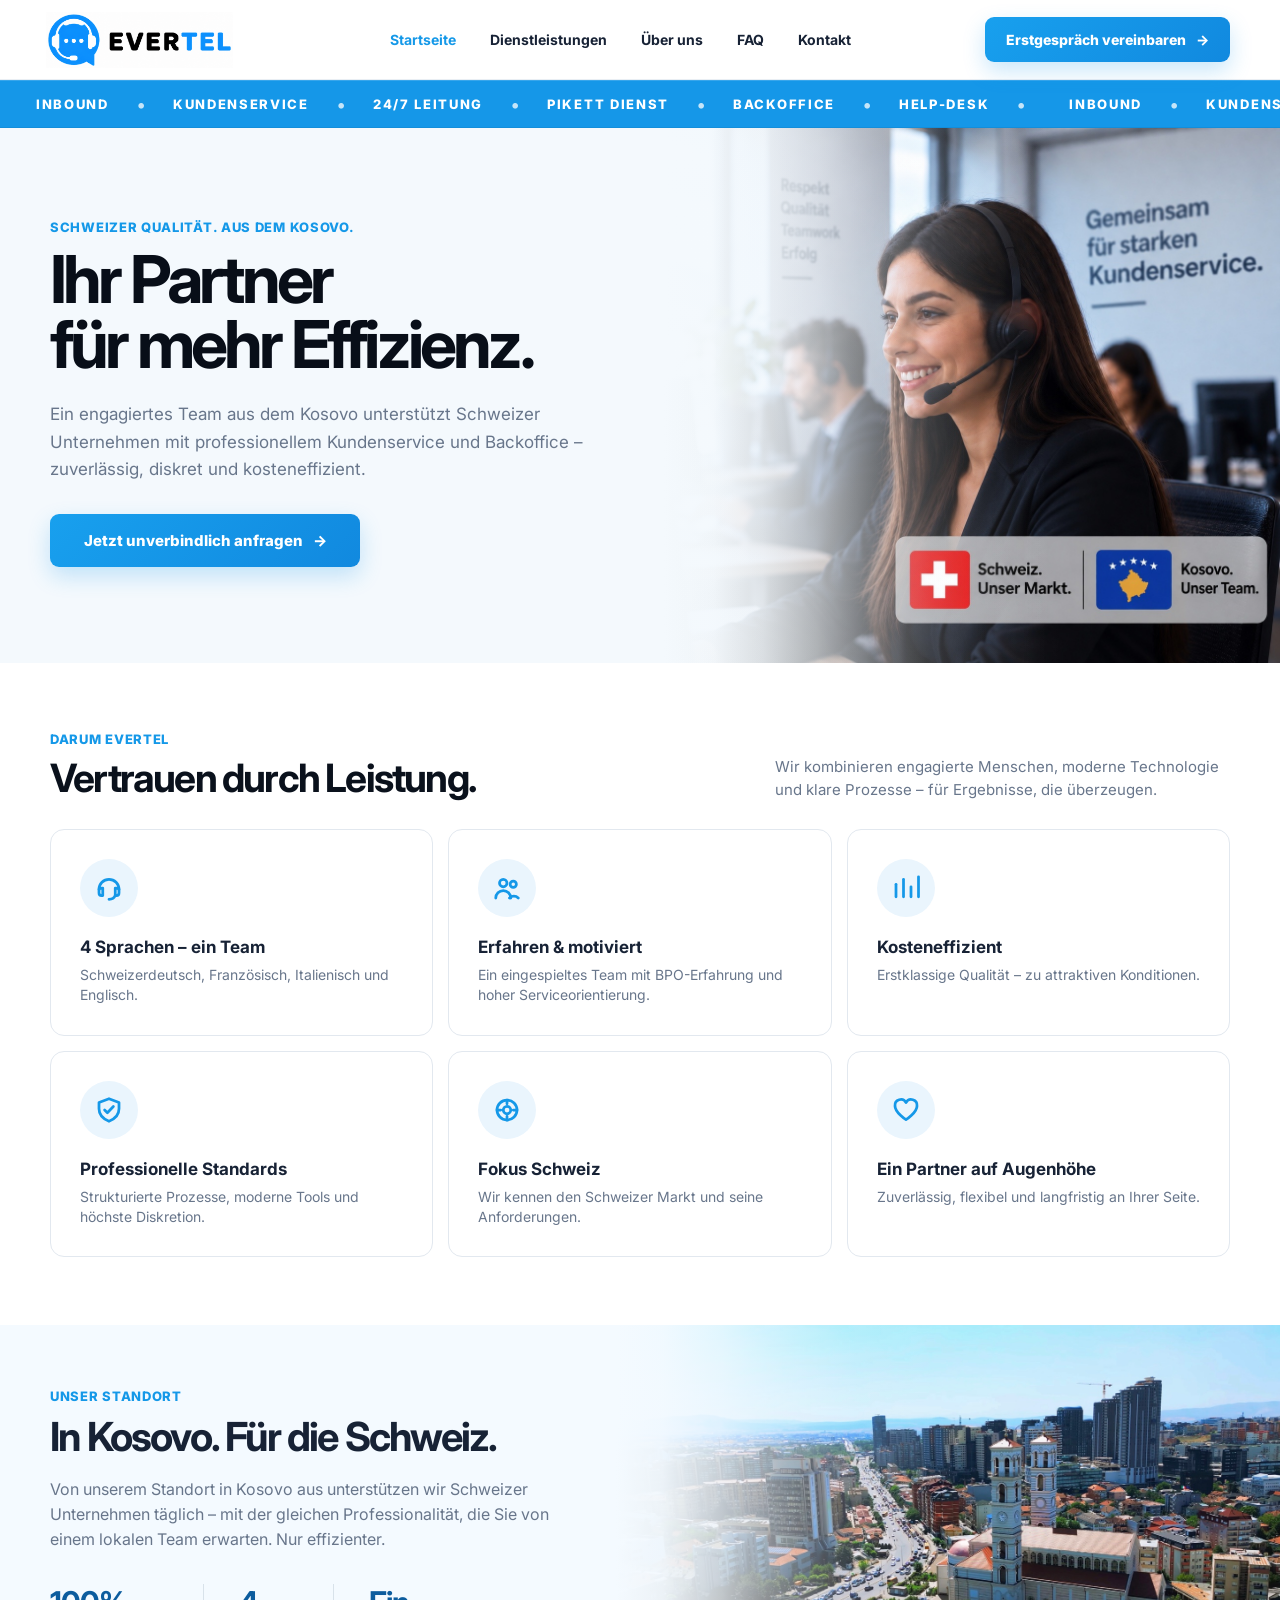
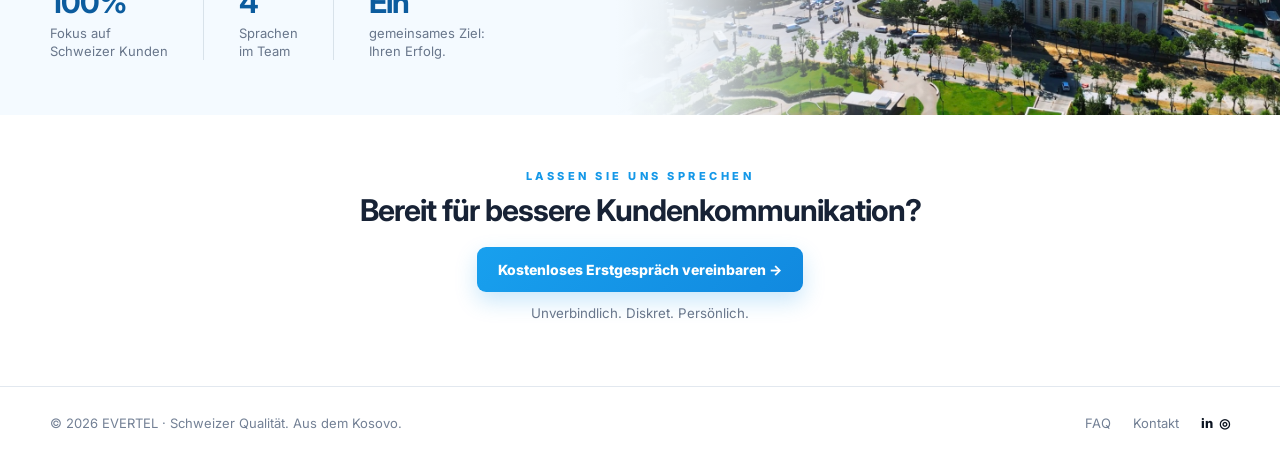
==== index.html @ e3b87e45 "Add files via upload 20" ====
<!doctype html><html lang="de"><head><meta charset="utf-8"><meta name="viewport" content="width=device-width,initial-scale=1"><title>Startseite | EVERTEL</title><link rel="stylesheet" href="style.css"></head><body><header><div class="container nav"><a href="index.html" class="logo" aria-label="EVERTEL Startseite"><img class="logo-image" src="assets/evertel-logo.png" alt="EVERTEL"></a><nav class="menu"><a class="active" href="index.html">Startseite</a><a class="" href="leistungen.html">Dienstleistungen</a><a class="" href="ueber-uns.html">Über uns</a><a class="" href="faq.html">FAQ</a><a class="" href="kontakt.html">Kontakt</a></nav><a class="btn" href="kontakt.html">Erstgespräch vereinbaren <span>→</span></a></div></header><div class="service-ticker" aria-label="EVERTEL Dienstleistungen"><div class="service-ticker-track"><div class="service-ticker-group"><span>INBOUND</span><b>•</b><span>KUNDENSERVICE</span><b>•</b><span>24/7 LEITUNG</span><b>•</b><span>PIKETT DIENST</span><b>•</b><span>BACKOFFICE</span><b>•</b><span>HELP-DESK</span><b>•</b></div><div class="service-ticker-group" aria-hidden="true"><span>INBOUND</span><b>•</b><span>KUNDENSERVICE</span><b>•</b><span>24/7 LEITUNG</span><b>•</b><span>PIKETT DIENST</span><b>•</b><span>BACKOFFICE</span><b>•</b><span>HELP-DESK</span><b>•</b></div></div></div><main class="page-wrap"><section class="hero"><div class="container hero-grid"><div class="hero-copy"><div class="eyebrow">Schweizer Qualität. Aus dem Kosovo.</div><h1>Ihr Partner<br>für mehr Effizienz.</h1><p>Ein engagiertes Team aus dem Kosovo unterstützt Schweizer Unternehmen mit professionellem Kundenservice und Backoffice – zuverlässig, diskret und kosteneffizient.</p><a class="btn" href="kontakt.html">Jetzt unverbindlich anfragen <span>→</span></a></div><div class="hero-photo"></div></div></section>
<section class="section"><div class="container"><div class="section-head"><div><div class="eyebrow">Darum EVERTEL</div><h2>Vertrauen durch Leistung.</h2></div><p>Wir kombinieren engagierte Menschen, moderne Technologie und klare Prozesse – für Ergebnisse, die überzeugen.</p></div><div class="features">
<article class="feature"><div class="ico"><svg viewBox="0 0 24 24" aria-hidden="true"><path d="M4 13a8 8 0 0 1 16 0"/><path d="M4 13v3a2 2 0 0 0 2 2h1v-6H6a2 2 0 0 0-2 2Z"/><path d="M20 13v3a2 2 0 0 1-2 2h-1v-6h1a2 2 0 0 1 2 2Z"/><path d="M17 18c-.8 2-2.4 3-5 3"/></svg></div><h3>4 Sprachen – ein Team</h3><p>Schweizerdeutsch, Französisch, Italienisch und Englisch.</p></article><article class="feature"><div class="ico"><svg viewBox="0 0 24 24" aria-hidden="true"><circle cx="9" cy="8" r="3"/><circle cx="17" cy="9" r="2.5"/><path d="M3 20a6 6 0 0 1 12 0"/><path d="M14 20a5 5 0 0 1 7 0"/></svg></div><h3>Erfahren & motiviert</h3><p>Ein eingespieltes Team mit BPO-Erfahrung und hoher Serviceorientierung.</p></article><article class="feature"><div class="ico"><svg viewBox="0 0 24 24" aria-hidden="true"><path d="M4 19V9"/><path d="M10 19V5"/><path d="M16 19v-8"/><path d="M22 19V3"/></svg></div><h3>Kosteneffizient</h3><p>Erstklassige Qualität – zu attraktiven Konditionen.</p></article><article class="feature"><div class="ico"><svg viewBox="0 0 24 24" aria-hidden="true"><path d="M12 3 20 6v5c0 5-3.5 8.2-8 10-4.5-1.8-8-5-8-10V6l8-3Z"/><path d="m8.5 12 2.2 2.2 4.8-5"/></svg></div><h3>Professionelle Standards</h3><p>Strukturierte Prozesse, moderne Tools und höchste Diskretion.</p></article><article class="feature"><div class="ico"><svg viewBox="0 0 24 24" aria-hidden="true"><circle cx="12" cy="12" r="8"/><circle cx="12" cy="12" r="3"/><path d="M12 4v3M20 12h-3M12 20v-3M4 12h3"/></svg></div><h3>Fokus Schweiz</h3><p>Wir kennen den Schweizer Markt und seine Anforderungen.</p></article><article class="feature"><div class="ico"><svg viewBox="0 0 24 24" aria-hidden="true"><path d="M20.8 8.7c0 5.2-8.8 11-8.8 11s-8.8-5.8-8.8-11A4.7 4.7 0 0 1 12 6a4.7 4.7 0 0 1 8.8 2.7Z"/></svg></div><h3>Ein Partner auf Augenhöhe</h3><p>Zuverlässig, flexibel und langfristig an Ihrer Seite.</p></article></div></div></section>
<section class="location"><div class="container location-grid"><div class="location-copy"><div class="eyebrow">Unser Standort</div><h2>In Kosovo. Für die Schweiz.</h2><p>Von unserem Standort in Kosovo aus unterstützen wir Schweizer Unternehmen täglich – mit der gleichen Professionalität, die Sie von einem lokalen Team erwarten. Nur effizienter.</p><div class="stats"><div class="stat"><b>100%</b><span>Fokus auf<br>Schweizer Kunden</span></div><div class="stat"><b>4</b><span>Sprachen<br>im Team</span></div><div class="stat"><b>Ein</b><span>gemeinsames Ziel:<br>Ihren Erfolg.</span></div></div></div><div class="location-photo"></div></div></section>
<section class="cta-section"><div class="eyebrow">LASSEN SIE UNS SPRECHEN</div><h2>Bereit für bessere Kundenkommunikation?</h2><a class="btn" href="kontakt.html">Kostenloses Erstgespräch vereinbaren →</a><small>Unverbindlich. Diskret. Persönlich.</small></section></main><footer><div class="container foot"><div>© 2026 EVERTEL · Schweizer Qualität. Aus dem Kosovo.</div><div class="foot-links"><a href="faq.html">FAQ</a><a href="kontakt.html">Kontakt</a><span class="social">in&nbsp;&nbsp;◎</span></div></div></footer></body></html>
---- style.css ----
@import url('https://fonts.googleapis.com/css2?family=Inter:wght@400;500;600;700;800;900&display=swap');
:root{--blue:#1498e8;--blue-dark:#0b73bf;--navy:#0b1320;--text:#172235;--muted:#68768b;--line:#e2e8ef;--pale:#f4f9fd;--radius:16px;--shadow:0 12px 35px rgba(20,53,82,.08)}
*{box-sizing:border-box}html{scroll-behavior:smooth}body{margin:0;font-family:Inter,Arial,sans-serif;color:var(--text);background:#fff}
a{text-decoration:none;color:inherit}.container{width:min(1180px,calc(100% - 64px));margin:auto}
header{height:80px;position:sticky;top:0;z-index:100;background:rgba(255,255,255,.95);backdrop-filter:blur(14px);border-bottom:1px solid #e9eef3}
.nav{height:100%;display:flex;align-items:center;justify-content:space-between}
.logo{display:flex;align-items:center;width:190px;height:50px;flex:0 0 auto}.logo-image{display:block;width:184px;height:auto;max-height:50px;object-fit:contain;object-position:left center}.logo-mark{display:none}
.menu{display:flex;gap:34px;align-items:center;font-size:14px;font-weight:700}.menu a{height:80px;display:flex;align-items:center;position:relative}.menu a:hover,.menu a.active{color:var(--blue)}
.btn{display:inline-flex;align-items:center;justify-content:center;gap:10px;background:linear-gradient(135deg,#18a0ee,#1189df);color:#fff;border-radius:9px;padding:14px 21px;font-weight:800;font-size:14px;box-shadow:0 9px 22px rgba(20,152,232,.23);transition:.2s}.btn:hover{transform:translateY(-1px);box-shadow:0 13px 28px rgba(20,152,232,.28)}
.hero{overflow:hidden;background:#f4f9fd}.hero-grid{position:relative}.hero-copy{position:relative;z-index:3}.hero-grid{display:grid;grid-template-columns:52% 48%;min-height:535px}.hero-copy{padding:91px 20px 72px 0}.eyebrow{color:var(--blue);font-weight:800;font-size:13px;letter-spacing:.7px;text-transform:uppercase}.hero h1{font-size:66px;line-height:.98;letter-spacing:-3.8px;margin:12px 0 25px;color:#080e18}.hero p{max-width:555px;font-size:17px;line-height:1.6;color:var(--muted);margin:0 0 31px}.hero-photo{position:relative;min-height:535px;background-image:linear-gradient(90deg,rgba(244,249,253,1) 0%,rgba(244,249,253,.96) 7%,rgba(244,249,253,.78) 15%,rgba(244,249,253,.42) 25%,rgba(244,249,253,.12) 35%,rgba(244,249,253,0) 46%),url("assets/hero.jpg");background-size:100% 100%,cover;background-position:left center,100% center;background-repeat:no-repeat}.hero-photo:after{content:"";position:absolute;inset:0;background:linear-gradient(90deg,rgba(238,247,253,.35),transparent 30%);pointer-events:none}.hero-note{position:absolute;right:30px;top:70px;font-family:cursive;font-size:24px;line-height:1.05;transform:rotate(-6deg);color:#111;z-index:2}.hero-badge{position:absolute;right:32px;bottom:28px;background:rgba(255,255,255,.88);backdrop-filter:blur(10px);border:1px solid rgba(255,255,255,.9);border-radius:13px;padding:14px 17px;display:flex;align-items:center;gap:12px;font-size:13px;font-weight:800;box-shadow:var(--shadow);z-index:2}.flag{width:39px;height:29px;border-radius:5px;display:grid;place-items:center;font-size:21px;background:#eee}.section{padding:68px 0}.section-head{display:flex;justify-content:space-between;gap:60px;align-items:end;margin-bottom:28px}.section h2{font-size:39px;letter-spacing:-1.8px;margin:7px 0 0;color:#0a111c}.section-head p{max-width:455px;margin:0;color:var(--muted);line-height:1.55;font-size:15px}.features{display:grid;grid-template-columns:repeat(3,1fr);gap:15px}.feature{border:1px solid var(--line);border-radius:14px;padding:29px;min-height:183px;transition:.2s;background:#fff}.feature:hover{transform:translateY(-3px);box-shadow:var(--shadow)}.ico{width:56px;height:56px;border-radius:50%;background:#eaf6fd;color:var(--blue);display:grid;place-items:center;font-size:26px;margin-bottom:20px}.feature h3{margin:0 0 8px;font-size:17px}.feature p{margin:0;color:var(--muted);line-height:1.45;font-size:14px}
.location{background:#f4faff}.location-grid{display:grid;grid-template-columns:48% 52%;min-height:390px}.location-copy{padding:63px 25px 55px 0}.location h2{font-size:40px;letter-spacing:-1.8px;margin:8px 0 12px}.location p{max-width:500px;color:var(--muted);line-height:1.55}.stats{display:flex;margin-top:32px}.stat{padding:0 35px 0 0;margin-right:35px;border-right:1px solid #d8e2ea}.stat:last-child{border:0}.stat b{display:block;color:#0c5c9e;font-size:30px;letter-spacing:-1px}.stat span{display:block;color:var(--muted);font-size:13px;line-height:1.4;margin-top:4px}.location-photo{background-image:linear-gradient(90deg,#f4faff 0%,transparent 27%),url("[data-uri]");background-size:cover;background-position:center}
.quote{position:absolute}.location-photo{position:relative}.quote{right:32px;bottom:28px;background:#fff;border-radius:13px;padding:18px 21px;max-width:330px;box-shadow:var(--shadow);font-size:13px;line-height:1.45;color:#667489}.stars{color:#e7a600;letter-spacing:2px;float:right;margin-top:8px}
.cta-section{text-align:center;padding:54px 0 65px}.cta-section .eyebrow{letter-spacing:3.5px;font-size:11px}.cta-section h2{font-size:30px;margin:9px 0 19px;letter-spacing:-1px}.cta-section small{display:block;color:var(--muted);margin-top:13px}
footer{border-top:1px solid var(--line);padding:28px 0;color:#738095;font-size:13px}.foot{display:flex;justify-content:space-between;align-items:center}.foot-links{display:flex;gap:22px}.social{font-weight:800;color:#0b1320}
.page{display:none}.page.active{display:block}
.inner{padding:72px 0 80px}.inner .eyebrow{margin-bottom:8px}.inner h1{font-size:62px;letter-spacing:-3px;margin:0 0 15px}.lead{font-size:20px;line-height:1.5;color:var(--muted);max-width:720px}
.service-grid{display:grid;grid-template-columns:1fr 1fr;gap:20px;margin-top:42px}.service-card{border:1px solid var(--line);border-radius:15px;padding:35px;min-height:275px}.service-card h2{font-size:28px;margin:0 0 10px}.service-card p{font-size:17px;line-height:1.55;color:var(--muted)}
.team{display:grid;grid-template-columns:repeat(3,1fr);gap:18px;margin-top:38px}.person{border:1px solid var(--line);border-radius:15px;padding:18px;box-shadow:0 5px 22px rgba(18,49,78,.045)}.avatar{height:185px;background:#edf3f8;border-radius:10px;display:grid;place-items:center}.sil{width:110px;height:110px;position:relative}.sil:before{content:"";position:absolute;width:58px;height:58px;border-radius:50%;background:#aebbc8;left:26px;top:0}.sil:after{content:"";position:absolute;width:110px;height:65px;border-radius:70px 70px 0 0;background:#aebbc8;left:0;bottom:0}.person h3{font-size:20px;margin:17px 0 2px}.role{color:var(--blue);font-weight:700;font-size:14px}.person p{color:var(--muted);font-size:13px;line-height:1.6}.pills{display:flex;gap:7px;flex-wrap:wrap;border-top:1px solid var(--line);padding-top:13px}.pill{background:#eef5fb;border-radius:20px;padding:5px 9px;font-size:11px;color:#647287}
.story{display:grid;grid-template-columns:1fr 1fr;gap:80px;margin-top:65px}.story h2{font-size:45px;line-height:1.02;letter-spacing:-2px;margin:6px 0 25px}.story p{color:var(--muted);line-height:1.65;font-size:15px}.value{display:grid;grid-template-columns:58px 1fr;gap:19px;padding:16px 0;border-bottom:1px solid var(--line)}.value:last-child{border:0}.value .ico{margin:0}.value h3{margin:5px 0 5px}.value p{margin:0;font-size:13px}.about-strip{margin-top:70px;background:#f3f9fd;padding:35px 0}.about-stats{display:grid;grid-template-columns:repeat(4,1fr);text-align:center}.about-stats>div{border-right:1px solid #dce5ed}.about-stats>div:last-child{border:0}.about-stats b{font-size:29px;color:#0b3157}.about-stats span{display:block;color:#6e7b8e;font-size:13px;margin-top:4px}
.faq{max-width:850px;margin:38px auto 20px}.faq details{border-bottom:1px solid var(--line);padding:22px 0}.faq summary{cursor:pointer;font-weight:800;font-size:17px}.faq p{color:var(--muted);line-height:1.6}
.form{max-width:800px;margin:40px auto;display:grid;gap:15px}.form input,.form select,.form textarea{font:inherit;border:1px solid #d8e1e9;border-radius:10px;padding:15px;outline:none}.form textarea{min-height:160px;resize:vertical}.form input:focus,.form select:focus,.form textarea:focus{border-color:var(--blue);box-shadow:0 0 0 3px #1498e81a}
@media(max-width:850px){.container{width:calc(100% - 36px)}header{height:70px}.menu{display:none}.hero-grid,.location-grid,.story{grid-template-columns:1fr}.hero-copy{padding:55px 0 45px}.hero h1{font-size:48px;letter-spacing:-2.5px}.hero-photo{min-height:350px}.hero-note{right:15px;top:28px;font-size:19px}.hero-badge{right:15px;bottom:15px}.features,.service-grid,.team{grid-template-columns:1fr}.section{padding:52px 0}.section-head{display:block}.section-head p{margin-top:15px}.location-copy{padding:50px 0 35px}.location-photo{min-height:330px}.stats{gap:12px}.stat{padding-right:14px;margin-right:14px}.stat b{font-size:25px}.inner{padding:52px 0 60px}.inner h1{font-size:46px}.about-stats{grid-template-columns:1fr 1fr;gap:22px}.about-stats>div:nth-child(2){border:0}.foot{display:block}.foot-links{margin-top:15px}}

.page-wrap{min-height:calc(100vh - 150px)}.breadcrumb{font-size:13px;color:#8090a4;margin:0 0 18px}.breadcrumb a{color:#1498e8;font-weight:700}
/* EVERTEL visual refinements */
.logo{margin-left:-4px}
.features .feature{background:rgba(255,255,255,.96)}
.ico{width:58px;height:58px;border-radius:50%;background:#eaf5fd;color:#1598e8;display:grid;place-items:center;margin:0 0 20px;font-size:0}
.ico svg{width:30px;height:30px;stroke:currentColor;fill:none;stroke-width:2.2;stroke-linecap:round;stroke-linejoin:round}
.hero-photo:after{content:"";position:absolute;inset:0;pointer-events:none;background:linear-gradient(90deg,rgba(244,249,253,.88) 0%,rgba(244,249,253,.55) 8%,rgba(244,249,253,.16) 20%,transparent 35%)}
.hero-photo .hero-note,.hero-photo .hero-badge{z-index:3}
.hero-badge{padding:15px 18px;font-size:14px}
.hero-badge .flag{font-size:31px}
@media(min-width:851px){.hero-grid{grid-template-columns:52% 48%}.hero-copy{padding-left:0}.hero-photo{margin-right:calc((100vw - 1180px)/-2);padding-right:calc((100vw - 1180px)/2);background-size:100% 100%,cover;background-position:left center,center center}.location-photo{margin-right:calc((100vw - 1180px)/-2);background-position:center center;background-size:cover}}
@media(max-width:850px){.logo{width:165px;height:44px}.logo-image{width:160px;max-height:44px}.hero-photo{background-size:100% 100%,cover}.hero-photo:after{background:linear-gradient(90deg,rgba(244,249,253,.55),transparent 42%)}}


/* EVERTEL final visual adjustments */
.logo{width:210px;height:56px}
.logo-image{width:204px;max-height:56px}
.hero-photo{background-image:linear-gradient(90deg,rgba(244,249,253,1) 0%,rgba(244,249,253,.98) 8%,rgba(244,249,253,.88) 16%,rgba(244,249,253,.68) 25%,rgba(244,249,253,.42) 34%,rgba(244,249,253,.20) 43%,rgba(244,249,253,.07) 52%,rgba(244,249,253,0) 62%),url("assets/hero.jpg");background-size:100% 100%,cover;background-position:left center,100% center;background-repeat:no-repeat}
.hero-photo:after{background:linear-gradient(90deg,rgba(244,249,253,.12) 0%,rgba(244,249,253,.06) 35%,rgba(244,249,253,0) 65%)}
.hero-copy>.btn{min-width:310px;padding:17px 25px;font-size:15px}
.hero-note,.hero-badge{display:none!important}
@media(max-width:850px){.logo{width:175px;height:47px}.logo-image{width:170px;max-height:47px}.hero-copy>.btn{min-width:0;width:auto;padding:15px 20px;font-size:14px}.hero-photo{background-size:100% 100%,cover;background-position:left center,center center}}


/* EVERTEL moving service strip */
.service-ticker{width:100%;overflow:hidden;background:#1597e8;color:#fff;border-top:1px solid rgba(255,255,255,.15);border-bottom:1px solid rgba(0,0,0,.06);position:relative;z-index:5;}
.service-ticker-track{display:flex;width:max-content;animation:evertelTicker 26s linear infinite;will-change:transform;}
.service-ticker-group{display:flex;align-items:center;white-space:nowrap;min-height:46px;padding:0 8px;}
.service-ticker span{font-size:13px;font-weight:800;letter-spacing:.13em;padding:0 28px;}
.service-ticker b{font-size:18px;font-weight:700;opacity:.75;}
@keyframes evertelTicker{from{transform:translateX(0)}to{transform:translateX(-50%)}}
@media (max-width:700px){.service-ticker-group{min-height:40px}.service-ticker span{font-size:11px;letter-spacing:.1em;padding:0 18px}.service-ticker b{font-size:15px}}
@media (prefers-reduced-motion:reduce){.service-ticker-track{animation:none}}

/* EVERTEL Standortbild – neues Kosovo-Foto, weich eingefadet und ohne Textoverlay */
.location-photo{
  background-image:linear-gradient(90deg,#f4faff 0%,rgba(244,250,255,.96) 7%,rgba(244,250,255,.78) 16%,rgba(244,250,255,.45) 26%,rgba(244,250,255,.16) 36%,rgba(244,250,255,0) 48%),url("assets/city.jpg");
  background-size:100% 100%,cover;
  background-position:left center,center center;
  background-repeat:no-repeat;
  min-height:390px;
}
.location-photo .quote,.location-photo .stars{display:none!important}

@media(max-width:850px){
  .location-photo{min-height:330px;background-size:100% 100%,cover;background-position:left center,center center}
}

/* Dienstleistungs-Karten: blaue Outline-Icons wie auf der Referenz */
.service-card .ico{
  width:64px;
  height:64px;
  border-radius:50%;
  background:#edf7ff;
  display:flex;
  align-items:center;
  justify-content:center;
  margin-bottom:20px;
}
.service-card .ico svg{
  width:36px;
  height:36px;
  fill:none;
  stroke:#1597e8;
  stroke-width:2.8;
  stroke-linecap:round;
  stroke-linejoin:round;
}
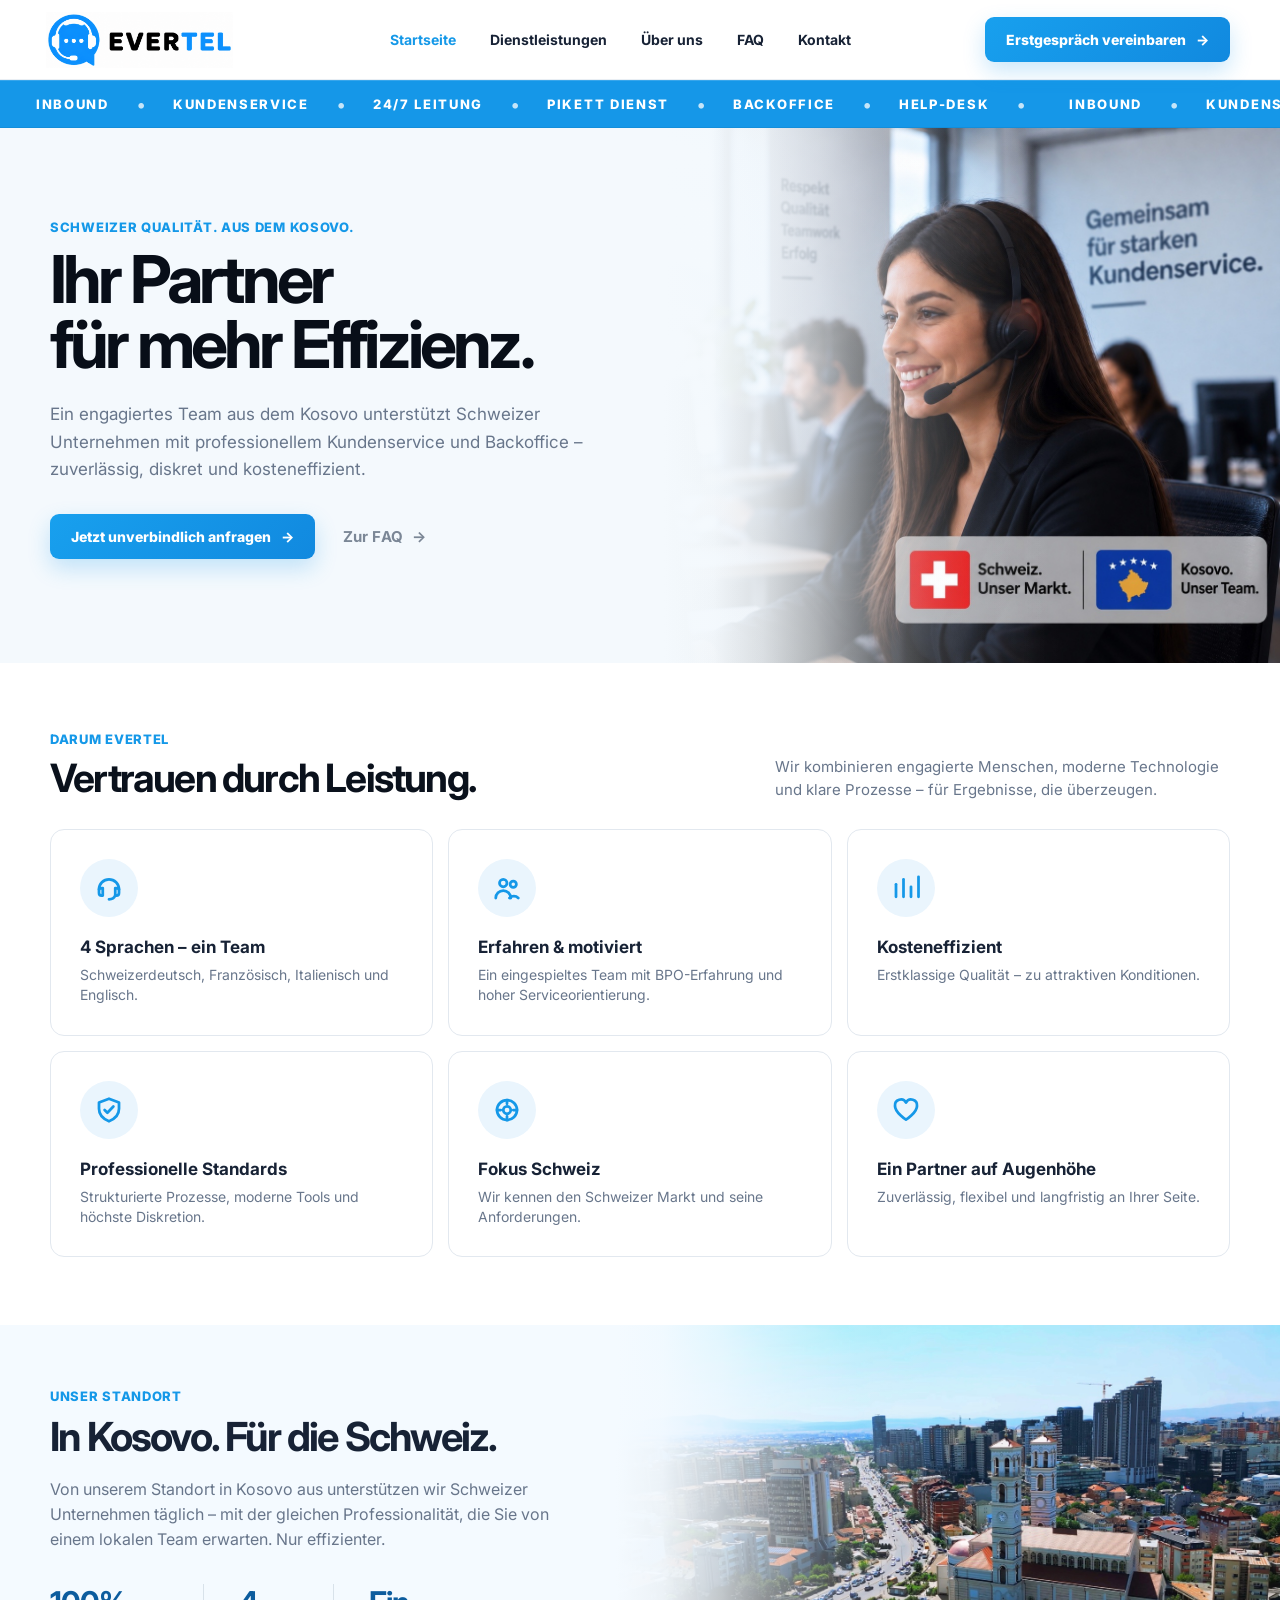
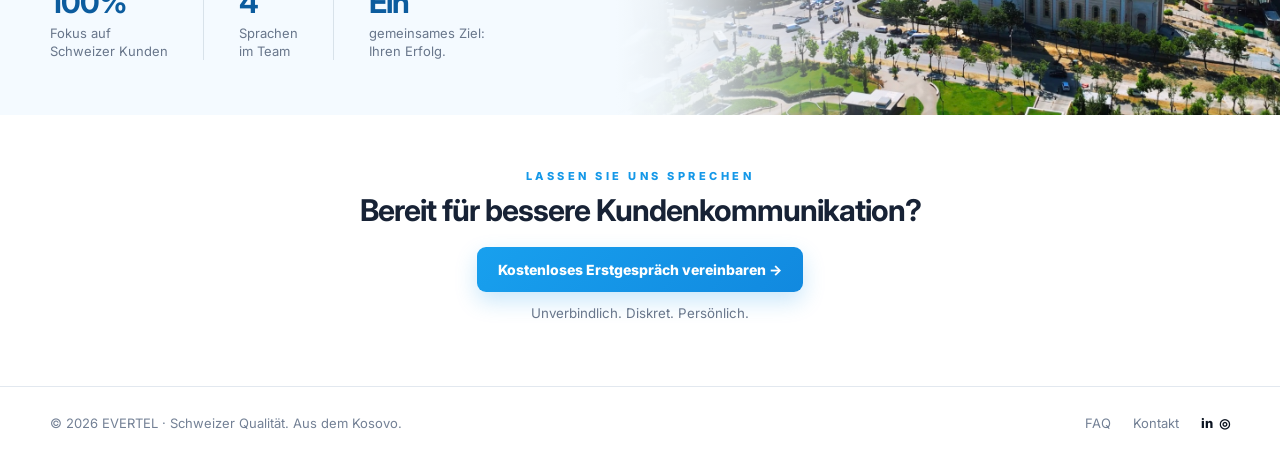
==== commit 13e9f05a: "Add files via upload 21" ====
--- a/index.html
+++ b/index.html
@@ -1,4 +1,4 @@
-<!doctype html><html lang="de"><head><meta charset="utf-8"><meta name="viewport" content="width=device-width,initial-scale=1"><title>Startseite | EVERTEL</title><link rel="stylesheet" href="style.css"></head><body><header><div class="container nav"><a href="index.html" class="logo" aria-label="EVERTEL Startseite"><img class="logo-image" src="assets/evertel-logo.png" alt="EVERTEL"></a><nav class="menu"><a class="active" href="index.html">Startseite</a><a class="" href="leistungen.html">Dienstleistungen</a><a class="" href="ueber-uns.html">Über uns</a><a class="" href="faq.html">FAQ</a><a class="" href="kontakt.html">Kontakt</a></nav><a class="btn" href="kontakt.html">Erstgespräch vereinbaren <span>→</span></a></div></header><div class="service-ticker" aria-label="EVERTEL Dienstleistungen"><div class="service-ticker-track"><div class="service-ticker-group"><span>INBOUND</span><b>•</b><span>KUNDENSERVICE</span><b>•</b><span>24/7 LEITUNG</span><b>•</b><span>PIKETT DIENST</span><b>•</b><span>BACKOFFICE</span><b>•</b><span>HELP-DESK</span><b>•</b></div><div class="service-ticker-group" aria-hidden="true"><span>INBOUND</span><b>•</b><span>KUNDENSERVICE</span><b>•</b><span>24/7 LEITUNG</span><b>•</b><span>PIKETT DIENST</span><b>•</b><span>BACKOFFICE</span><b>•</b><span>HELP-DESK</span><b>•</b></div></div></div><main class="page-wrap"><section class="hero"><div class="container hero-grid"><div class="hero-copy"><div class="eyebrow">Schweizer Qualität. Aus dem Kosovo.</div><h1>Ihr Partner<br>für mehr Effizienz.</h1><p>Ein engagiertes Team aus dem Kosovo unterstützt Schweizer Unternehmen mit professionellem Kundenservice und Backoffice – zuverlässig, diskret und kosteneffizient.</p><a class="btn" href="kontakt.html">Jetzt unverbindlich anfragen <span>→</span></a></div><div class="hero-photo"></div></div></section>
+<!doctype html><html lang="de"><head><meta charset="utf-8"><meta name="viewport" content="width=device-width,initial-scale=1"><title>Startseite | EVERTEL</title><link rel="stylesheet" href="style.css"></head><body><header><div class="container nav"><a href="index.html" class="logo" aria-label="EVERTEL Startseite"><img class="logo-image" src="assets/evertel-logo.png" alt="EVERTEL"></a><nav class="menu"><a class="active" href="index.html">Startseite</a><a class="" href="leistungen.html">Dienstleistungen</a><a class="" href="ueber-uns.html">Über uns</a><a class="" href="faq.html">FAQ</a><a class="" href="kontakt.html">Kontakt</a></nav><a class="btn" href="kontakt.html">Erstgespräch vereinbaren <span>→</span></a></div></header><div class="service-ticker" aria-label="EVERTEL Dienstleistungen"><div class="service-ticker-track"><div class="service-ticker-group"><span>INBOUND</span><b>•</b><span>KUNDENSERVICE</span><b>•</b><span>24/7 LEITUNG</span><b>•</b><span>PIKETT DIENST</span><b>•</b><span>BACKOFFICE</span><b>•</b><span>HELP-DESK</span><b>•</b></div><div class="service-ticker-group" aria-hidden="true"><span>INBOUND</span><b>•</b><span>KUNDENSERVICE</span><b>•</b><span>24/7 LEITUNG</span><b>•</b><span>PIKETT DIENST</span><b>•</b><span>BACKOFFICE</span><b>•</b><span>HELP-DESK</span><b>•</b></div></div></div><main class="page-wrap"><section class="hero"><div class="container hero-grid"><div class="hero-copy"><div class="eyebrow">Schweizer Qualität. Aus dem Kosovo.</div><h1>Ihr Partner<br>für mehr Effizienz.</h1><p>Ein engagiertes Team aus dem Kosovo unterstützt Schweizer Unternehmen mit professionellem Kundenservice und Backoffice – zuverlässig, diskret und kosteneffizient.</p><div class="hero-actions"><a class="btn" href="kontakt.html">Jetzt unverbindlich anfragen <span>→</span></a><a class="faq-link faq-link-main" href="faq.html">Zur FAQ <span>→</span></a></div></div><div class="hero-photo"></div></div></section>
 <section class="section"><div class="container"><div class="section-head"><div><div class="eyebrow">Darum EVERTEL</div><h2>Vertrauen durch Leistung.</h2></div><p>Wir kombinieren engagierte Menschen, moderne Technologie und klare Prozesse – für Ergebnisse, die überzeugen.</p></div><div class="features">
 <article class="feature"><div class="ico"><svg viewBox="0 0 24 24" aria-hidden="true"><path d="M4 13a8 8 0 0 1 16 0"/><path d="M4 13v3a2 2 0 0 0 2 2h1v-6H6a2 2 0 0 0-2 2Z"/><path d="M20 13v3a2 2 0 0 1-2 2h-1v-6h1a2 2 0 0 1 2 2Z"/><path d="M17 18c-.8 2-2.4 3-5 3"/></svg></div><h3>4 Sprachen – ein Team</h3><p>Schweizerdeutsch, Französisch, Italienisch und Englisch.</p></article><article class="feature"><div class="ico"><svg viewBox="0 0 24 24" aria-hidden="true"><circle cx="9" cy="8" r="3"/><circle cx="17" cy="9" r="2.5"/><path d="M3 20a6 6 0 0 1 12 0"/><path d="M14 20a5 5 0 0 1 7 0"/></svg></div><h3>Erfahren & motiviert</h3><p>Ein eingespieltes Team mit BPO-Erfahrung und hoher Serviceorientierung.</p></article><article class="feature"><div class="ico"><svg viewBox="0 0 24 24" aria-hidden="true"><path d="M4 19V9"/><path d="M10 19V5"/><path d="M16 19v-8"/><path d="M22 19V3"/></svg></div><h3>Kosteneffizient</h3><p>Erstklassige Qualität – zu attraktiven Konditionen.</p></article><article class="feature"><div class="ico"><svg viewBox="0 0 24 24" aria-hidden="true"><path d="M12 3 20 6v5c0 5-3.5 8.2-8 10-4.5-1.8-8-5-8-10V6l8-3Z"/><path d="m8.5 12 2.2 2.2 4.8-5"/></svg></div><h3>Professionelle Standards</h3><p>Strukturierte Prozesse, moderne Tools und höchste Diskretion.</p></article><article class="feature"><div class="ico"><svg viewBox="0 0 24 24" aria-hidden="true"><circle cx="12" cy="12" r="8"/><circle cx="12" cy="12" r="3"/><path d="M12 4v3M20 12h-3M12 20v-3M4 12h3"/></svg></div><h3>Fokus Schweiz</h3><p>Wir kennen den Schweizer Markt und seine Anforderungen.</p></article><article class="feature"><div class="ico"><svg viewBox="0 0 24 24" aria-hidden="true"><path d="M20.8 8.7c0 5.2-8.8 11-8.8 11s-8.8-5.8-8.8-11A4.7 4.7 0 0 1 12 6a4.7 4.7 0 0 1 8.8 2.7Z"/></svg></div><h3>Ein Partner auf Augenhöhe</h3><p>Zuverlässig, flexibel und langfristig an Ihrer Seite.</p></article></div></div></section>
 <section class="location"><div class="container location-grid"><div class="location-copy"><div class="eyebrow">Unser Standort</div><h2>In Kosovo. Für die Schweiz.</h2><p>Von unserem Standort in Kosovo aus unterstützen wir Schweizer Unternehmen täglich – mit der gleichen Professionalität, die Sie von einem lokalen Team erwarten. Nur effizienter.</p><div class="stats"><div class="stat"><b>100%</b><span>Fokus auf<br>Schweizer Kunden</span></div><div class="stat"><b>4</b><span>Sprachen<br>im Team</span></div><div class="stat"><b>Ein</b><span>gemeinsames Ziel:<br>Ihren Erfolg.</span></div></div></div><div class="location-photo"></div></div></section>
--- a/style.css
+++ b/style.css
@@ -90,3 +90,13 @@
   stroke-linecap:round;
   stroke-linejoin:round;
 }
+
+/* FAQ links */
+.hero-actions{display:flex;align-items:center;gap:28px;flex-wrap:wrap}
+.faq-link{color:#7b8796;text-decoration:none;font-weight:700;transition:color .2s,transform .2s}
+.faq-link:hover{color:#4f5d6c;transform:translateX(2px)}
+.faq-link span{margin-left:5px}
+.faq-link-main{font-size:15px;letter-spacing:.1px}
+.faq-link-services{display:inline-block;margin:4px 0 28px;font-size:13px;position:relative;padding-bottom:3px}
+.faq-link-services:after{content:"";position:absolute;left:0;right:0;bottom:0;height:1px;background:#aeb7c2}
+@media(max-width:850px){.hero-actions{gap:18px}.faq-link-main{font-size:14px}.faq-link-services{margin-bottom:22px}}
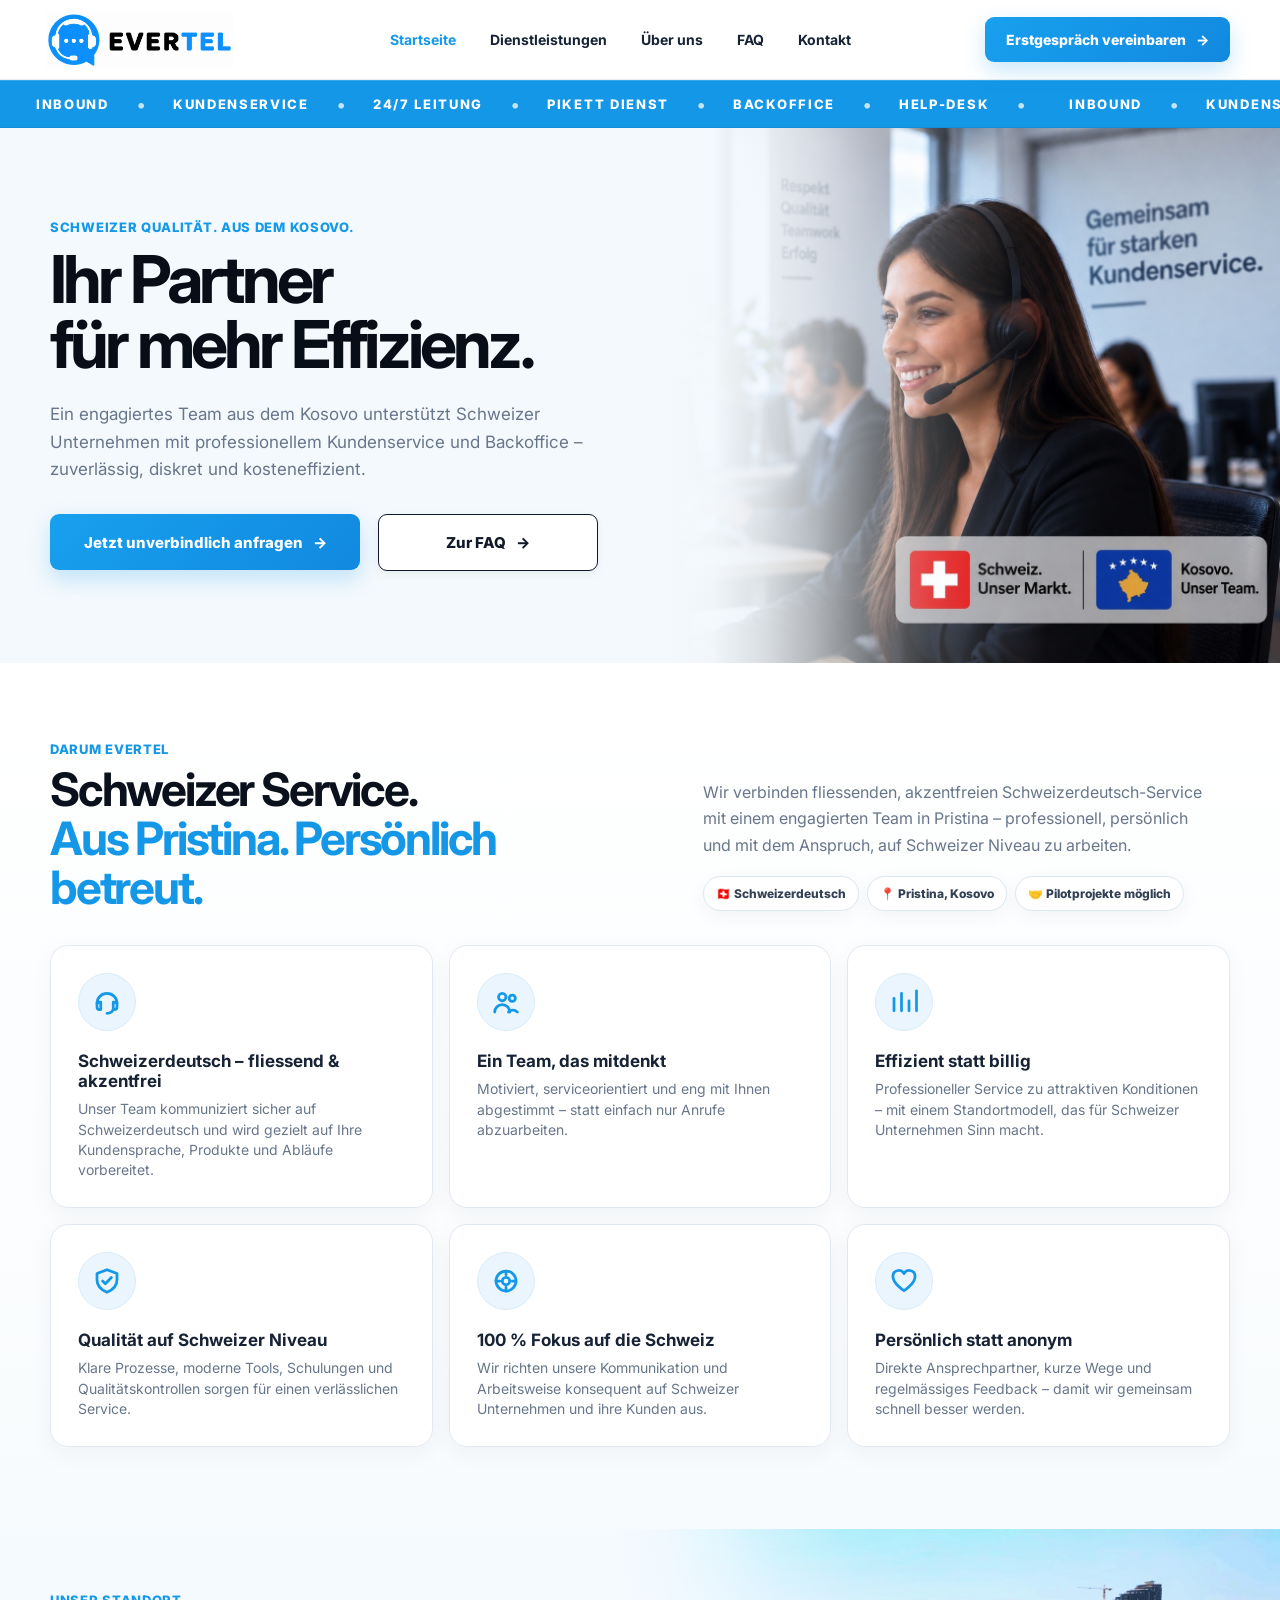
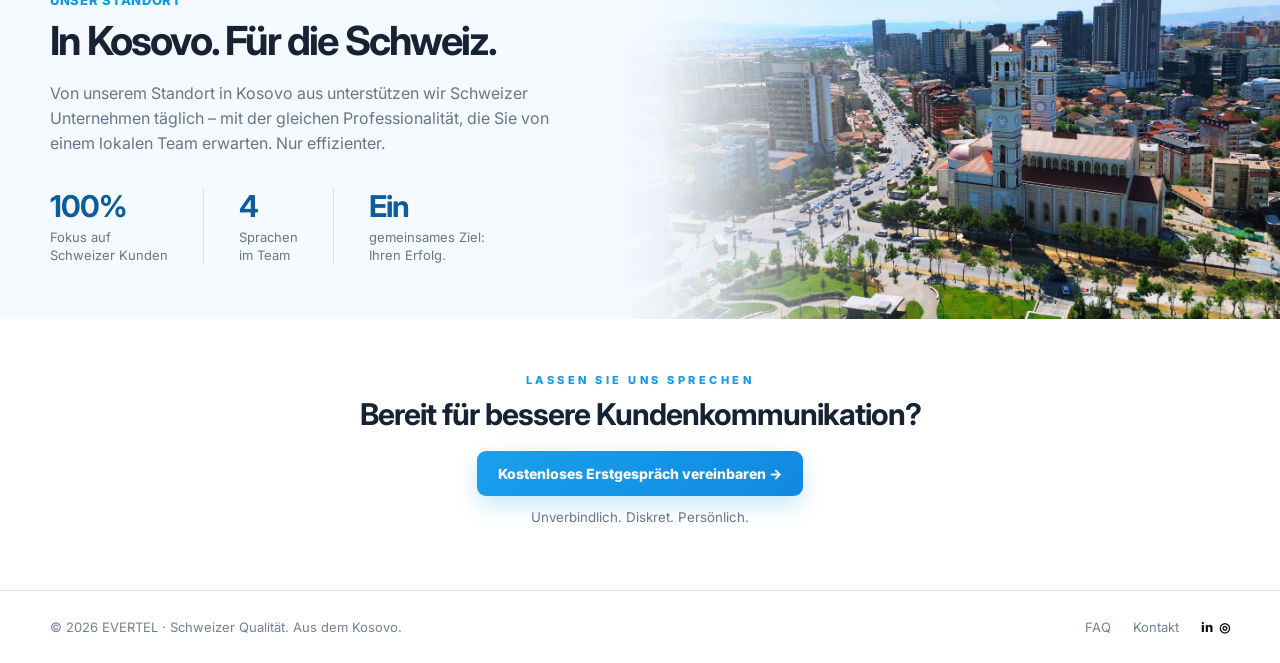
==== commit 5e9d3268: "Add files via upload 28" ====
--- a/index.html
+++ b/index.html
@@ -1,5 +1,5 @@
 <!doctype html><html lang="de"><head><meta charset="utf-8"><meta name="viewport" content="width=device-width,initial-scale=1"><title>Startseite | EVERTEL</title><link rel="stylesheet" href="style.css"></head><body><header><div class="container nav"><a href="index.html" class="logo" aria-label="EVERTEL Startseite"><img class="logo-image" src="assets/evertel-logo.png" alt="EVERTEL"></a><nav class="menu"><a class="active" href="index.html">Startseite</a><a class="" href="leistungen.html">Dienstleistungen</a><a class="" href="ueber-uns.html">Über uns</a><a class="" href="faq.html">FAQ</a><a class="" href="kontakt.html">Kontakt</a></nav><a class="btn" href="kontakt.html">Erstgespräch vereinbaren <span>→</span></a></div></header><div class="service-ticker" aria-label="EVERTEL Dienstleistungen"><div class="service-ticker-track"><div class="service-ticker-group"><span>INBOUND</span><b>•</b><span>KUNDENSERVICE</span><b>•</b><span>24/7 LEITUNG</span><b>•</b><span>PIKETT DIENST</span><b>•</b><span>BACKOFFICE</span><b>•</b><span>HELP-DESK</span><b>•</b></div><div class="service-ticker-group" aria-hidden="true"><span>INBOUND</span><b>•</b><span>KUNDENSERVICE</span><b>•</b><span>24/7 LEITUNG</span><b>•</b><span>PIKETT DIENST</span><b>•</b><span>BACKOFFICE</span><b>•</b><span>HELP-DESK</span><b>•</b></div></div></div><main class="page-wrap"><section class="hero"><div class="container hero-grid"><div class="hero-copy"><div class="eyebrow">Schweizer Qualität. Aus dem Kosovo.</div><h1>Ihr Partner<br>für mehr Effizienz.</h1><p>Ein engagiertes Team aus dem Kosovo unterstützt Schweizer Unternehmen mit professionellem Kundenservice und Backoffice – zuverlässig, diskret und kosteneffizient.</p><div class="hero-actions"><a class="btn" href="kontakt.html">Jetzt unverbindlich anfragen <span>→</span></a><a class="faq-link faq-link-main" href="faq.html">Zur FAQ <span>→</span></a></div></div><div class="hero-photo"></div></div></section>
-<section class="section"><div class="container"><div class="section-head"><div><div class="eyebrow">Darum EVERTEL</div><h2>Vertrauen durch Leistung.</h2></div><p>Wir kombinieren engagierte Menschen, moderne Technologie und klare Prozesse – für Ergebnisse, die überzeugen.</p></div><div class="features">
-<article class="feature"><div class="ico"><svg viewBox="0 0 24 24" aria-hidden="true"><path d="M4 13a8 8 0 0 1 16 0"/><path d="M4 13v3a2 2 0 0 0 2 2h1v-6H6a2 2 0 0 0-2 2Z"/><path d="M20 13v3a2 2 0 0 1-2 2h-1v-6h1a2 2 0 0 1 2 2Z"/><path d="M17 18c-.8 2-2.4 3-5 3"/></svg></div><h3>4 Sprachen – ein Team</h3><p>Schweizerdeutsch, Französisch, Italienisch und Englisch.</p></article><article class="feature"><div class="ico"><svg viewBox="0 0 24 24" aria-hidden="true"><circle cx="9" cy="8" r="3"/><circle cx="17" cy="9" r="2.5"/><path d="M3 20a6 6 0 0 1 12 0"/><path d="M14 20a5 5 0 0 1 7 0"/></svg></div><h3>Erfahren & motiviert</h3><p>Ein eingespieltes Team mit BPO-Erfahrung und hoher Serviceorientierung.</p></article><article class="feature"><div class="ico"><svg viewBox="0 0 24 24" aria-hidden="true"><path d="M4 19V9"/><path d="M10 19V5"/><path d="M16 19v-8"/><path d="M22 19V3"/></svg></div><h3>Kosteneffizient</h3><p>Erstklassige Qualität – zu attraktiven Konditionen.</p></article><article class="feature"><div class="ico"><svg viewBox="0 0 24 24" aria-hidden="true"><path d="M12 3 20 6v5c0 5-3.5 8.2-8 10-4.5-1.8-8-5-8-10V6l8-3Z"/><path d="m8.5 12 2.2 2.2 4.8-5"/></svg></div><h3>Professionelle Standards</h3><p>Strukturierte Prozesse, moderne Tools und höchste Diskretion.</p></article><article class="feature"><div class="ico"><svg viewBox="0 0 24 24" aria-hidden="true"><circle cx="12" cy="12" r="8"/><circle cx="12" cy="12" r="3"/><path d="M12 4v3M20 12h-3M12 20v-3M4 12h3"/></svg></div><h3>Fokus Schweiz</h3><p>Wir kennen den Schweizer Markt und seine Anforderungen.</p></article><article class="feature"><div class="ico"><svg viewBox="0 0 24 24" aria-hidden="true"><path d="M20.8 8.7c0 5.2-8.8 11-8.8 11s-8.8-5.8-8.8-11A4.7 4.7 0 0 1 12 6a4.7 4.7 0 0 1 8.8 2.7Z"/></svg></div><h3>Ein Partner auf Augenhöhe</h3><p>Zuverlässig, flexibel und langfristig an Ihrer Seite.</p></article></div></div></section>
+<section class="section darum-section"><div class="container"><div class="darum-intro"><div><div class="eyebrow">Darum EVERTEL</div><h2>Schweizer Service.<br><span>Aus Pristina. Persönlich betreut.</span></h2></div><div class="darum-copy"><p>Wir verbinden fliessenden, akzentfreien Schweizerdeutsch-Service mit einem engagierten Team in Pristina – professionell, persönlich und mit dem Anspruch, auf Schweizer Niveau zu arbeiten.</p><div class="darum-proof"><span>🇨🇭 Schweizerdeutsch</span><span>📍 Pristina, Kosovo</span><span>🤝 Pilotprojekte möglich</span></div></div></div><div class="features">
+<article class="feature"><div class="ico"><svg viewBox="0 0 24 24" aria-hidden="true"><path d="M4 13a8 8 0 0 1 16 0"/><path d="M4 13v3a2 2 0 0 0 2 2h1v-6H6a2 2 0 0 0-2 2Z"/><path d="M20 13v3a2 2 0 0 1-2 2h-1v-6h1a2 2 0 0 1 2 2Z"/><path d="M17 18c-.8 2-2.4 3-5 3"/></svg></div><h3>Schweizerdeutsch – fliessend & akzentfrei</h3><p>Unser Team kommuniziert sicher auf Schweizerdeutsch und wird gezielt auf Ihre Kundensprache, Produkte und Abläufe vorbereitet.</p></article><article class="feature"><div class="ico"><svg viewBox="0 0 24 24" aria-hidden="true"><circle cx="9" cy="8" r="3"/><circle cx="17" cy="9" r="2.5"/><path d="M3 20a6 6 0 0 1 12 0"/><path d="M14 20a5 5 0 0 1 7 0"/></svg></div><h3>Ein Team, das mitdenkt</h3><p>Motiviert, serviceorientiert und eng mit Ihnen abgestimmt – statt einfach nur Anrufe abzuarbeiten.</p></article><article class="feature"><div class="ico"><svg viewBox="0 0 24 24" aria-hidden="true"><path d="M4 19V9"/><path d="M10 19V5"/><path d="M16 19v-8"/><path d="M22 19V3"/></svg></div><h3>Effizient statt billig</h3><p>Professioneller Service zu attraktiven Konditionen – mit einem Standortmodell, das für Schweizer Unternehmen Sinn macht.</p></article><article class="feature"><div class="ico"><svg viewBox="0 0 24 24" aria-hidden="true"><path d="M12 3 20 6v5c0 5-3.5 8.2-8 10-4.5-1.8-8-5-8-10V6l8-3Z"/><path d="m8.5 12 2.2 2.2 4.8-5"/></svg></div><h3>Qualität auf Schweizer Niveau</h3><p>Klare Prozesse, moderne Tools, Schulungen und Qualitätskontrollen sorgen für einen verlässlichen Service.</p></article><article class="feature"><div class="ico"><svg viewBox="0 0 24 24" aria-hidden="true"><circle cx="12" cy="12" r="8"/><circle cx="12" cy="12" r="3"/><path d="M12 4v3M20 12h-3M12 20v-3M4 12h3"/></svg></div><h3>100 % Fokus auf die Schweiz</h3><p>Wir richten unsere Kommunikation und Arbeitsweise konsequent auf Schweizer Unternehmen und ihre Kunden aus.</p></article><article class="feature"><div class="ico"><svg viewBox="0 0 24 24" aria-hidden="true"><path d="M20.8 8.7c0 5.2-8.8 11-8.8 11s-8.8-5.8-8.8-11A4.7 4.7 0 0 1 12 6a4.7 4.7 0 0 1 8.8 2.7Z"/></svg></div><h3>Persönlich statt anonym</h3><p>Direkte Ansprechpartner, kurze Wege und regelmässiges Feedback – damit wir gemeinsam schnell besser werden.</p></article></div></div></section>
 <section class="location"><div class="container location-grid"><div class="location-copy"><div class="eyebrow">Unser Standort</div><h2>In Kosovo. Für die Schweiz.</h2><p>Von unserem Standort in Kosovo aus unterstützen wir Schweizer Unternehmen täglich – mit der gleichen Professionalität, die Sie von einem lokalen Team erwarten. Nur effizienter.</p><div class="stats"><div class="stat"><b>100%</b><span>Fokus auf<br>Schweizer Kunden</span></div><div class="stat"><b>4</b><span>Sprachen<br>im Team</span></div><div class="stat"><b>Ein</b><span>gemeinsames Ziel:<br>Ihren Erfolg.</span></div></div></div><div class="location-photo"></div></div></section>
 <section class="cta-section"><div class="eyebrow">LASSEN SIE UNS SPRECHEN</div><h2>Bereit für bessere Kundenkommunikation?</h2><a class="btn" href="kontakt.html">Kostenloses Erstgespräch vereinbaren →</a><small>Unverbindlich. Diskret. Persönlich.</small></section></main><footer><div class="container foot"><div>© 2026 EVERTEL · Schweizer Qualität. Aus dem Kosovo.</div><div class="foot-links"><a href="faq.html">FAQ</a><a href="kontakt.html">Kontakt</a><span class="social">in&nbsp;&nbsp;◎</span></div></div></footer></body></html>
--- a/style.css
+++ b/style.css
@@ -91,12 +91,36 @@
   stroke-linejoin:round;
 }
 
+
+/* Homepage CTA: primary button visibly larger than FAQ button */
+.hero-actions > .btn{min-width:310px;min-height:56px;padding:18px 25px;font-size:15px;box-sizing:border-box}
+
 /* FAQ links */
-.hero-actions{display:flex;align-items:center;gap:28px;flex-wrap:wrap}
-.faq-link{color:#7b8796;text-decoration:none;font-weight:700;transition:color .2s,transform .2s}
-.faq-link:hover{color:#4f5d6c;transform:translateX(2px)}
-.faq-link span{margin-left:5px}
-.faq-link-main{font-size:15px;letter-spacing:.1px}
-.faq-link-services{display:inline-block;margin:4px 0 28px;font-size:13px;position:relative;padding-bottom:3px}
-.faq-link-services:after{content:"";position:absolute;left:0;right:0;bottom:0;height:1px;background:#aeb7c2}
-@media(max-width:850px){.hero-actions{gap:18px}.faq-link-main{font-size:14px}.faq-link-services{margin-bottom:22px}}
+.hero-actions{display:flex;align-items:center;gap:18px;flex-wrap:wrap}
+.faq-link{display:inline-flex;align-items:center;justify-content:center;gap:8px;color:#111827;text-decoration:none;font-weight:800;background:#fff;border:1.5px solid #111827;border-radius:9px;transition:background .2s,color .2s,transform .2s,box-shadow .2s;box-shadow:0 3px 10px rgba(15,23,42,.06)}
+.faq-link:hover{background:#111827;color:#fff;transform:translateY(-1px);box-shadow:0 7px 16px rgba(15,23,42,.12)}
+.faq-link span{margin-left:2px}
+.faq-link-main{font-size:15px;letter-spacing:.1px;padding:18px 25px;min-height:56px;width:220px;box-sizing:border-box}
+.faq-link-services{font-size:15px;padding:17px 25px;margin:4px 0 28px auto;min-height:52px;width:310px;box-sizing:border-box;display:flex}
+.faq-link-services:after{display:none}
+@media(max-width:850px){.hero-actions{gap:12px}.hero-actions > .btn{min-width:0;width:auto;min-height:50px;padding:15px 18px;font-size:14px}.faq-link-main{font-size:14px;padding:15px 18px;min-height:50px;width:190px}.faq-link-services{margin:4px 0 22px auto;width:100%;max-width:310px}}
+
+/* EVERTEL FAQ redesign */
+.faq-page{background:#fff}.faq-hero{background:linear-gradient(135deg,#f4f9fd 0%,#fff 70%);padding:28px 0 72px;border-bottom:1px solid #e7edf3}.faq-hero .breadcrumb{margin-bottom:42px}.faq-hero-grid{display:grid;grid-template-columns:1.08fr .92fr;gap:70px;align-items:center}.faq-hero h1{font-size:62px;line-height:1.01;letter-spacing:-3.2px;margin:12px 0 22px;color:#0a111c}.faq-hero h1 span{color:var(--blue)}.faq-hero-lead{max-width:700px;color:var(--muted);font-size:18px;line-height:1.65;margin:0}.faq-actions{display:flex;gap:14px;align-items:center;margin-top:30px}.faq-primary{min-height:57px;padding:17px 25px;font-size:15px}.faq-outline{display:inline-flex;align-items:center;justify-content:center;gap:10px;min-height:57px;padding:16px 24px;border:1.5px solid #172235;border-radius:9px;background:#fff;color:#172235;font-weight:800;font-size:14px;transition:.2s}.faq-outline:hover{background:#172235;color:#fff;transform:translateY(-1px)}.faq-trust-panel{background:#fff;border:1px solid #dfe7ee;border-radius:20px;padding:34px;box-shadow:0 18px 45px rgba(18,49,78,.08)}.trust-top{display:flex;align-items:center;gap:9px;color:#758399;font-size:11px;font-weight:800;letter-spacing:1.3px}.trust-dot{width:9px;height:9px;background:var(--blue);border-radius:50%;box-shadow:0 0 0 6px #eaf6fd}.faq-trust-panel h2{font-size:32px;line-height:1.08;letter-spacing:-1.4px;margin:25px 0 13px}.faq-trust-panel>p{color:var(--muted);line-height:1.55;font-size:14px;margin:0}.trust-points{display:grid;gap:0;margin-top:26px;border-top:1px solid var(--line)}.trust-points>div{display:flex;gap:13px;align-items:center;padding:14px 0;border-bottom:1px solid var(--line)}.trust-points>div:last-child{border-bottom:0}.trust-points b{font-size:23px;width:34px}.trust-points span{font-size:12px;color:var(--muted);line-height:1.4}.trust-points strong{color:#172235}.faq-belief{padding:82px 0 88px;background:linear-gradient(180deg,#fff 0%,#f8fbfd 100%)}.faq-section-head{margin-bottom:34px;display:flex;justify-content:space-between;gap:55px;align-items:end}.faq-section-head h2{max-width:700px;font-size:44px;line-height:1.08;letter-spacing:-1.9px;margin-top:8px}.faq-section-head p{max-width:470px;font-size:15px;line-height:1.65}.faq-benefits{display:grid;grid-template-columns:repeat(4,1fr);gap:16px}.faq-benefits article{position:relative;overflow:hidden;border:1px solid #dce6ee;border-radius:18px;padding:29px;background:#fff;min-height:245px;transition:transform .2s,box-shadow .2s,border-color .2s}.faq-benefits article:before{content:'';position:absolute;left:0;right:0;top:0;height:3px;background:linear-gradient(90deg,#1597e8,#8bd0f7);opacity:.9}.faq-benefits article:hover{transform:translateY(-4px);box-shadow:0 18px 38px rgba(18,49,78,.10);border-color:#cbdbe7}.benefit-icon{width:58px;height:58px;border-radius:50%;background:#eaf6fd;color:var(--blue);display:grid;place-items:center;font-weight:900;font-size:15px;margin-bottom:23px;border:1px solid #d6ebf8}.faq-benefits h3{font-size:18px;line-height:1.25;margin:0 0 10px}.faq-benefits p{font-size:13.5px;color:var(--muted);line-height:1.58;margin:0}.faq-questions{background:#f5f9fc;padding:75px 0 80px}.faq-title-row{display:flex;justify-content:space-between;gap:50px;align-items:end;margin-bottom:28px}.faq-title-row h2{font-size:39px;letter-spacing:-1.7px;margin:8px 0 0}.faq-title-note{color:#718095;font-size:13px;max-width:250px;line-height:1.5;text-align:right}.faq-list{max-width:980px;margin:0 auto;background:#fff;border:1px solid #e1e8ee;border-radius:16px;padding:0 28px;box-shadow:0 12px 35px rgba(20,53,82,.05)}.faq-list details{border-bottom:1px solid var(--line);padding:0}.faq-list details:last-child{border-bottom:0}.faq-list summary{cursor:pointer;list-style:none;font-size:16px;font-weight:800;padding:23px 36px 23px 0;position:relative}.faq-list summary::-webkit-details-marker{display:none}.faq-list summary:after{content:'+';position:absolute;right:3px;top:18px;width:26px;height:26px;border:1px solid #d5e0e8;border-radius:50%;display:grid;place-items:center;color:var(--blue);font-size:18px;font-weight:500}.faq-list details[open] summary:after{content:'−';background:#eaf6fd}.faq-list p{color:var(--muted);line-height:1.65;font-size:14px;max-width:850px;margin:0 0 22px;padding-right:35px}.faq-cta{padding:70px 0}.faq-cta-box{display:flex;align-items:center;justify-content:space-between;gap:40px;background:linear-gradient(135deg,#eef8fe,#f8fbfd);border:1px solid #dce8f0;border-radius:20px;padding:38px 42px}.faq-cta-box h2{font-size:32px;letter-spacing:-1.2px;margin:7px 0 8px}.faq-cta-box p{color:var(--muted);font-size:14px;line-height:1.55;margin:0;max-width:620px}.faq-cta-box .btn{white-space:nowrap;min-height:55px;padding:16px 23px}
+@media(max-width:900px){.faq-hero-grid{grid-template-columns:1fr;gap:35px}.faq-section-head{display:block}.faq-benefits{grid-template-columns:1fr 1fr}.faq-title-row{display:block}.faq-title-note{text-align:left;margin-top:14px}.faq-cta-box{display:block}.faq-cta-box .btn{margin-top:24px}}@media(max-width:700px){.faq-hero{padding-bottom:52px}.faq-hero .breadcrumb{margin-bottom:28px}.faq-hero h1{font-size:46px;letter-spacing:-2.4px}.faq-hero-lead{font-size:16px}.faq-actions{flex-direction:column;align-items:stretch}.faq-actions a{width:100%;box-sizing:border-box}.faq-trust-panel{padding:25px}.faq-trust-panel h2{font-size:27px}.faq-section-head h2,.faq-title-row h2{font-size:32px}.faq-benefits{grid-template-columns:1fr}.faq-benefits article{min-height:auto}.faq-questions{padding:55px 0}.faq-list{padding:0 18px}.faq-list summary{font-size:15px;padding:21px 32px 21px 0}.faq-list p{font-size:13px}.faq-cta-box{padding:30px 25px}.faq-cta-box h2{font-size:28px}}
+
+
+/* Homepage: premium Darum EVERTEL section */
+.darum-section{padding-top:78px;padding-bottom:82px;background:linear-gradient(180deg,#fff 0%,#f8fbfd 100%)}
+.darum-intro{display:grid;grid-template-columns:1.05fr .95fr;gap:70px;align-items:end;margin-bottom:34px}
+.darum-intro h2{font-size:46px;line-height:1.06;letter-spacing:-2.2px;margin:8px 0 0;color:#0a111c}
+.darum-intro h2 span{color:#1597e8}
+.darum-copy{max-width:500px}
+.darum-copy>p{font-size:16px;line-height:1.65;color:var(--muted);margin:0 0 18px}
+.darum-proof{display:flex;flex-wrap:wrap;gap:8px}
+.darum-proof span{display:inline-flex;align-items:center;padding:9px 12px;border:1px solid #dce8f0;border-radius:999px;background:#fff;color:#334155;font-size:12px;font-weight:800;box-shadow:0 5px 18px rgba(20,53,82,.05)}
+.darum-section .features{gap:16px}
+.darum-section .feature{min-height:205px;border-radius:18px;padding:27px;background:rgba(255,255,255,.98);box-shadow:0 7px 24px rgba(20,53,82,.045)}
+.darum-section .feature:hover{box-shadow:0 18px 38px rgba(20,53,82,.10);border-color:#cfe2ef}
+.darum-section .ico{border:1px solid #d8edf9}
+@media(max-width:850px){.darum-section{padding:58px 0}.darum-intro{grid-template-columns:1fr;gap:16px}.darum-intro h2{font-size:36px;letter-spacing:-1.5px}.darum-copy>p{font-size:15px}.darum-section .feature{min-height:auto}}
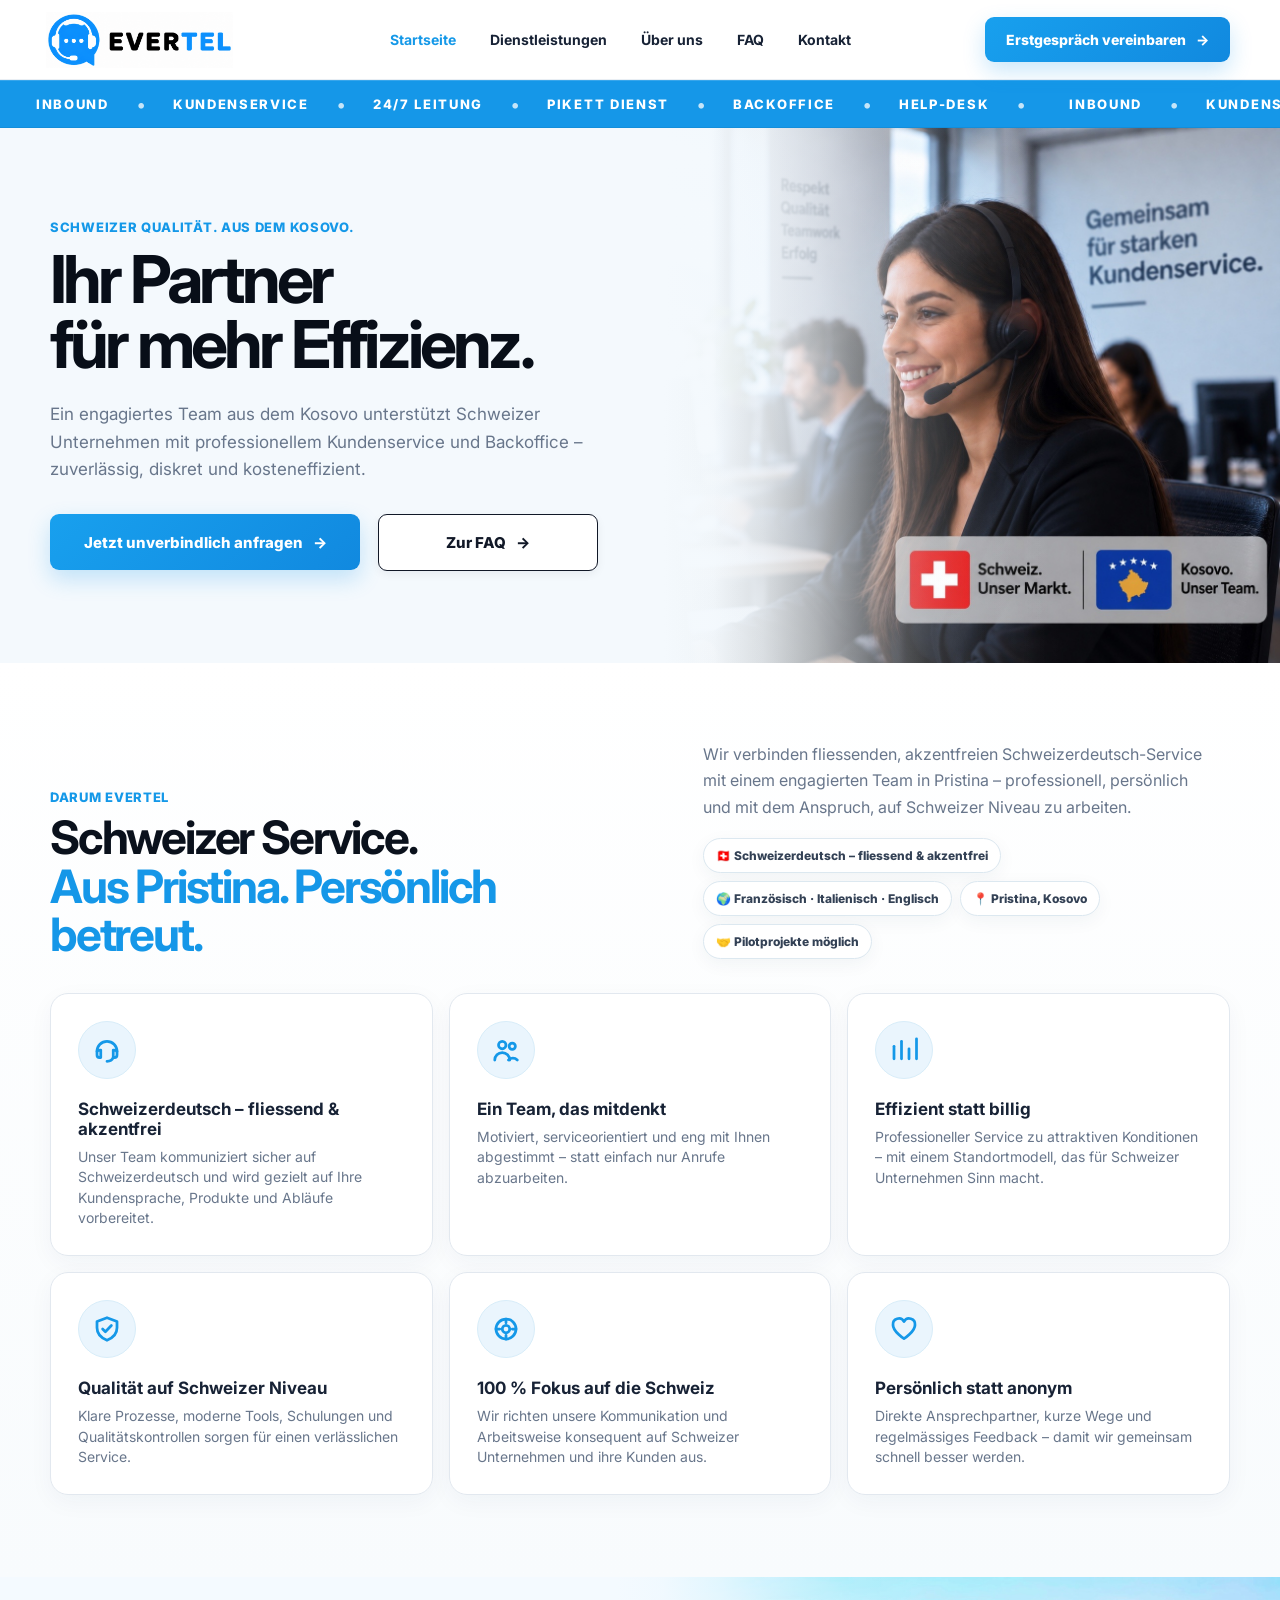
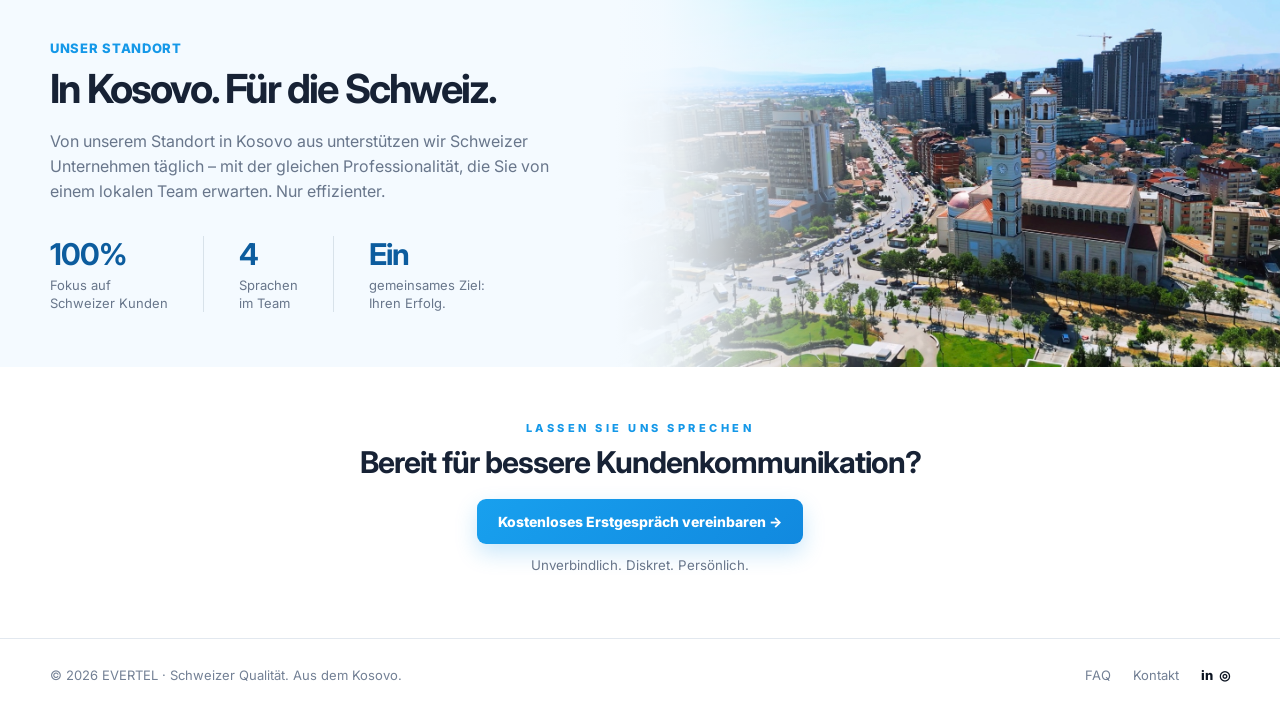
==== commit a3c98563: "Add files via upload 29" ====
--- a/index.html
+++ b/index.html
@@ -1,5 +1,5 @@
 <!doctype html><html lang="de"><head><meta charset="utf-8"><meta name="viewport" content="width=device-width,initial-scale=1"><title>Startseite | EVERTEL</title><link rel="stylesheet" href="style.css"></head><body><header><div class="container nav"><a href="index.html" class="logo" aria-label="EVERTEL Startseite"><img class="logo-image" src="assets/evertel-logo.png" alt="EVERTEL"></a><nav class="menu"><a class="active" href="index.html">Startseite</a><a class="" href="leistungen.html">Dienstleistungen</a><a class="" href="ueber-uns.html">Über uns</a><a class="" href="faq.html">FAQ</a><a class="" href="kontakt.html">Kontakt</a></nav><a class="btn" href="kontakt.html">Erstgespräch vereinbaren <span>→</span></a></div></header><div class="service-ticker" aria-label="EVERTEL Dienstleistungen"><div class="service-ticker-track"><div class="service-ticker-group"><span>INBOUND</span><b>•</b><span>KUNDENSERVICE</span><b>•</b><span>24/7 LEITUNG</span><b>•</b><span>PIKETT DIENST</span><b>•</b><span>BACKOFFICE</span><b>•</b><span>HELP-DESK</span><b>•</b></div><div class="service-ticker-group" aria-hidden="true"><span>INBOUND</span><b>•</b><span>KUNDENSERVICE</span><b>•</b><span>24/7 LEITUNG</span><b>•</b><span>PIKETT DIENST</span><b>•</b><span>BACKOFFICE</span><b>•</b><span>HELP-DESK</span><b>•</b></div></div></div><main class="page-wrap"><section class="hero"><div class="container hero-grid"><div class="hero-copy"><div class="eyebrow">Schweizer Qualität. Aus dem Kosovo.</div><h1>Ihr Partner<br>für mehr Effizienz.</h1><p>Ein engagiertes Team aus dem Kosovo unterstützt Schweizer Unternehmen mit professionellem Kundenservice und Backoffice – zuverlässig, diskret und kosteneffizient.</p><div class="hero-actions"><a class="btn" href="kontakt.html">Jetzt unverbindlich anfragen <span>→</span></a><a class="faq-link faq-link-main" href="faq.html">Zur FAQ <span>→</span></a></div></div><div class="hero-photo"></div></div></section>
-<section class="section darum-section"><div class="container"><div class="darum-intro"><div><div class="eyebrow">Darum EVERTEL</div><h2>Schweizer Service.<br><span>Aus Pristina. Persönlich betreut.</span></h2></div><div class="darum-copy"><p>Wir verbinden fliessenden, akzentfreien Schweizerdeutsch-Service mit einem engagierten Team in Pristina – professionell, persönlich und mit dem Anspruch, auf Schweizer Niveau zu arbeiten.</p><div class="darum-proof"><span>🇨🇭 Schweizerdeutsch</span><span>📍 Pristina, Kosovo</span><span>🤝 Pilotprojekte möglich</span></div></div></div><div class="features">
+<section class="section darum-section"><div class="container"><div class="darum-intro"><div><div class="eyebrow">Darum EVERTEL</div><h2>Schweizer Service.<br><span>Aus Pristina. Persönlich betreut.</span></h2></div><div class="darum-copy"><p>Wir verbinden fliessenden, akzentfreien Schweizerdeutsch-Service mit einem engagierten Team in Pristina – professionell, persönlich und mit dem Anspruch, auf Schweizer Niveau zu arbeiten.</p><div class="darum-proof"><span>🇨🇭 Schweizerdeutsch – fliessend &amp; akzentfrei</span><span>🌍 Französisch · Italienisch · Englisch</span><span>📍 Pristina, Kosovo</span><span>🤝 Pilotprojekte möglich</span></div></div></div><div class="features">
 <article class="feature"><div class="ico"><svg viewBox="0 0 24 24" aria-hidden="true"><path d="M4 13a8 8 0 0 1 16 0"/><path d="M4 13v3a2 2 0 0 0 2 2h1v-6H6a2 2 0 0 0-2 2Z"/><path d="M20 13v3a2 2 0 0 1-2 2h-1v-6h1a2 2 0 0 1 2 2Z"/><path d="M17 18c-.8 2-2.4 3-5 3"/></svg></div><h3>Schweizerdeutsch – fliessend & akzentfrei</h3><p>Unser Team kommuniziert sicher auf Schweizerdeutsch und wird gezielt auf Ihre Kundensprache, Produkte und Abläufe vorbereitet.</p></article><article class="feature"><div class="ico"><svg viewBox="0 0 24 24" aria-hidden="true"><circle cx="9" cy="8" r="3"/><circle cx="17" cy="9" r="2.5"/><path d="M3 20a6 6 0 0 1 12 0"/><path d="M14 20a5 5 0 0 1 7 0"/></svg></div><h3>Ein Team, das mitdenkt</h3><p>Motiviert, serviceorientiert und eng mit Ihnen abgestimmt – statt einfach nur Anrufe abzuarbeiten.</p></article><article class="feature"><div class="ico"><svg viewBox="0 0 24 24" aria-hidden="true"><path d="M4 19V9"/><path d="M10 19V5"/><path d="M16 19v-8"/><path d="M22 19V3"/></svg></div><h3>Effizient statt billig</h3><p>Professioneller Service zu attraktiven Konditionen – mit einem Standortmodell, das für Schweizer Unternehmen Sinn macht.</p></article><article class="feature"><div class="ico"><svg viewBox="0 0 24 24" aria-hidden="true"><path d="M12 3 20 6v5c0 5-3.5 8.2-8 10-4.5-1.8-8-5-8-10V6l8-3Z"/><path d="m8.5 12 2.2 2.2 4.8-5"/></svg></div><h3>Qualität auf Schweizer Niveau</h3><p>Klare Prozesse, moderne Tools, Schulungen und Qualitätskontrollen sorgen für einen verlässlichen Service.</p></article><article class="feature"><div class="ico"><svg viewBox="0 0 24 24" aria-hidden="true"><circle cx="12" cy="12" r="8"/><circle cx="12" cy="12" r="3"/><path d="M12 4v3M20 12h-3M12 20v-3M4 12h3"/></svg></div><h3>100 % Fokus auf die Schweiz</h3><p>Wir richten unsere Kommunikation und Arbeitsweise konsequent auf Schweizer Unternehmen und ihre Kunden aus.</p></article><article class="feature"><div class="ico"><svg viewBox="0 0 24 24" aria-hidden="true"><path d="M20.8 8.7c0 5.2-8.8 11-8.8 11s-8.8-5.8-8.8-11A4.7 4.7 0 0 1 12 6a4.7 4.7 0 0 1 8.8 2.7Z"/></svg></div><h3>Persönlich statt anonym</h3><p>Direkte Ansprechpartner, kurze Wege und regelmässiges Feedback – damit wir gemeinsam schnell besser werden.</p></article></div></div></section>
 <section class="location"><div class="container location-grid"><div class="location-copy"><div class="eyebrow">Unser Standort</div><h2>In Kosovo. Für die Schweiz.</h2><p>Von unserem Standort in Kosovo aus unterstützen wir Schweizer Unternehmen täglich – mit der gleichen Professionalität, die Sie von einem lokalen Team erwarten. Nur effizienter.</p><div class="stats"><div class="stat"><b>100%</b><span>Fokus auf<br>Schweizer Kunden</span></div><div class="stat"><b>4</b><span>Sprachen<br>im Team</span></div><div class="stat"><b>Ein</b><span>gemeinsames Ziel:<br>Ihren Erfolg.</span></div></div></div><div class="location-photo"></div></div></section>
 <section class="cta-section"><div class="eyebrow">LASSEN SIE UNS SPRECHEN</div><h2>Bereit für bessere Kundenkommunikation?</h2><a class="btn" href="kontakt.html">Kostenloses Erstgespräch vereinbaren →</a><small>Unverbindlich. Diskret. Persönlich.</small></section></main><footer><div class="container foot"><div>© 2026 EVERTEL · Schweizer Qualität. Aus dem Kosovo.</div><div class="foot-links"><a href="faq.html">FAQ</a><a href="kontakt.html">Kontakt</a><span class="social">in&nbsp;&nbsp;◎</span></div></div></footer></body></html>
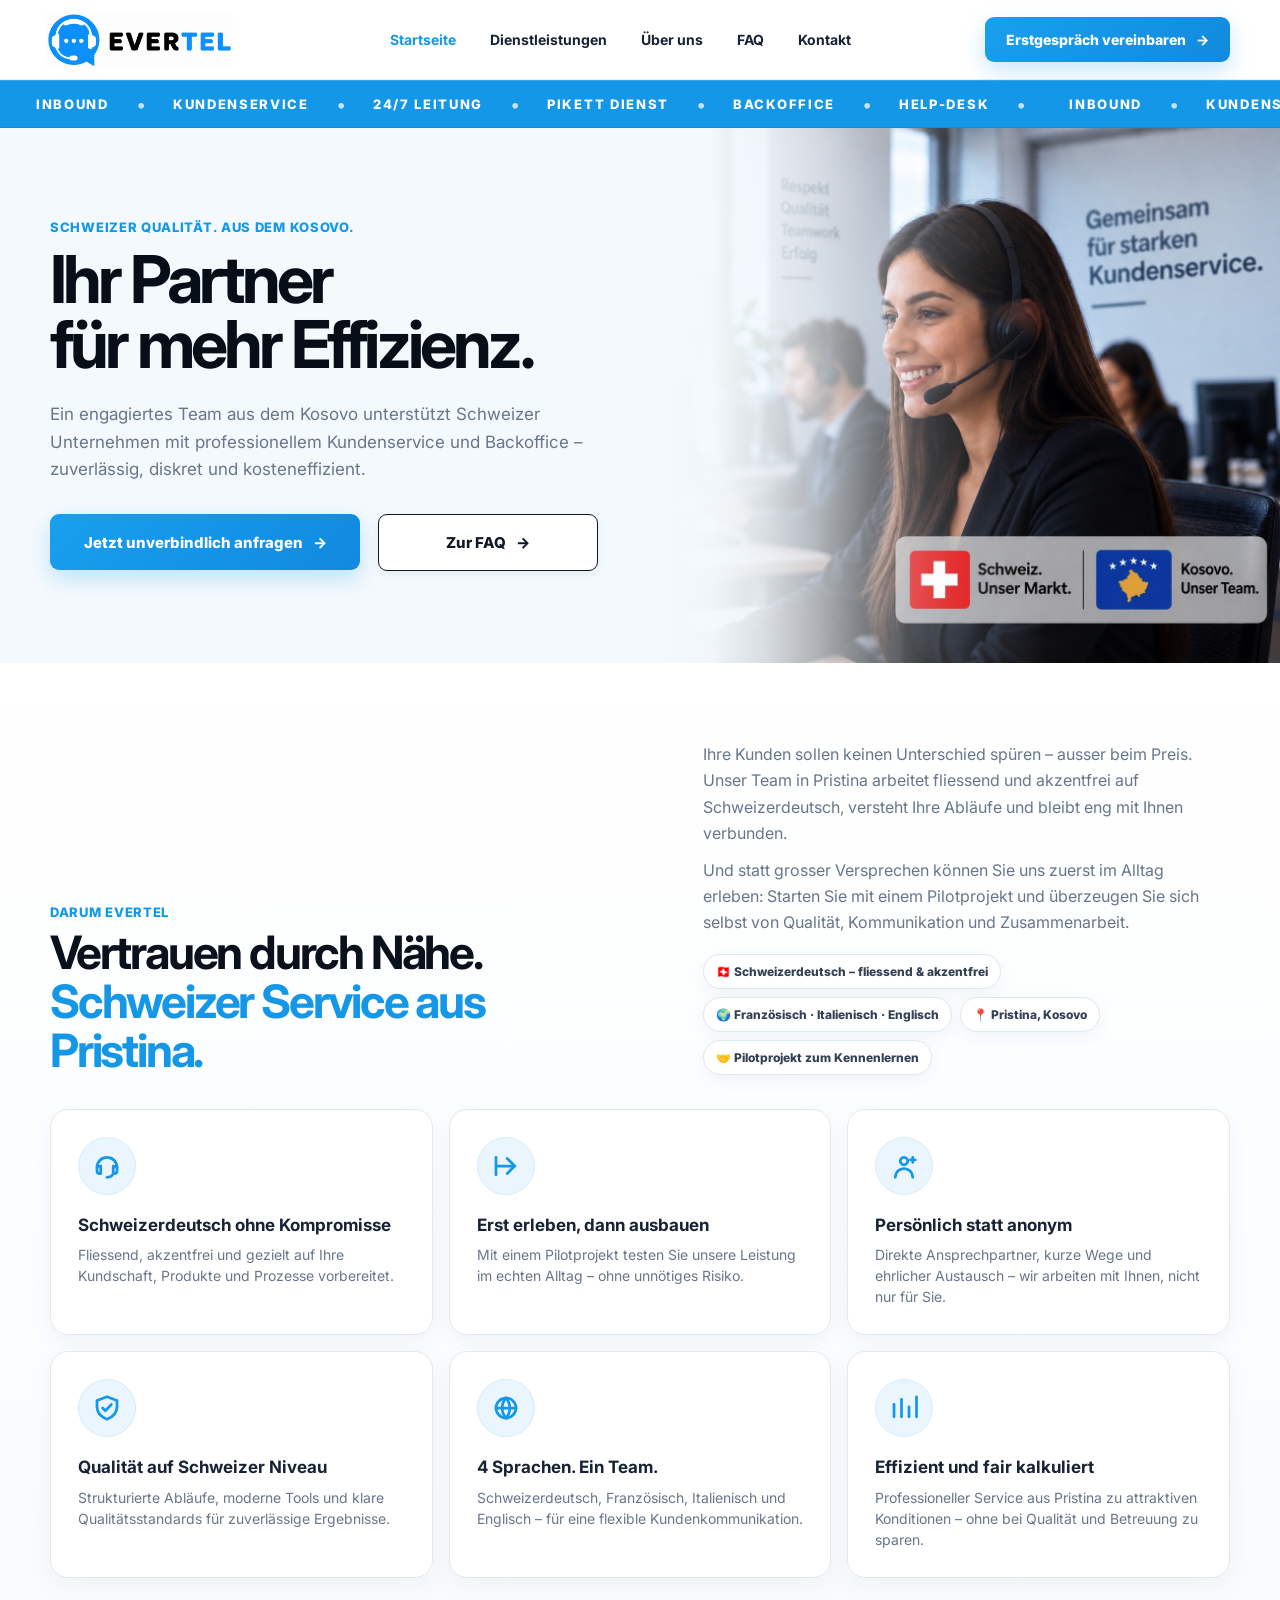
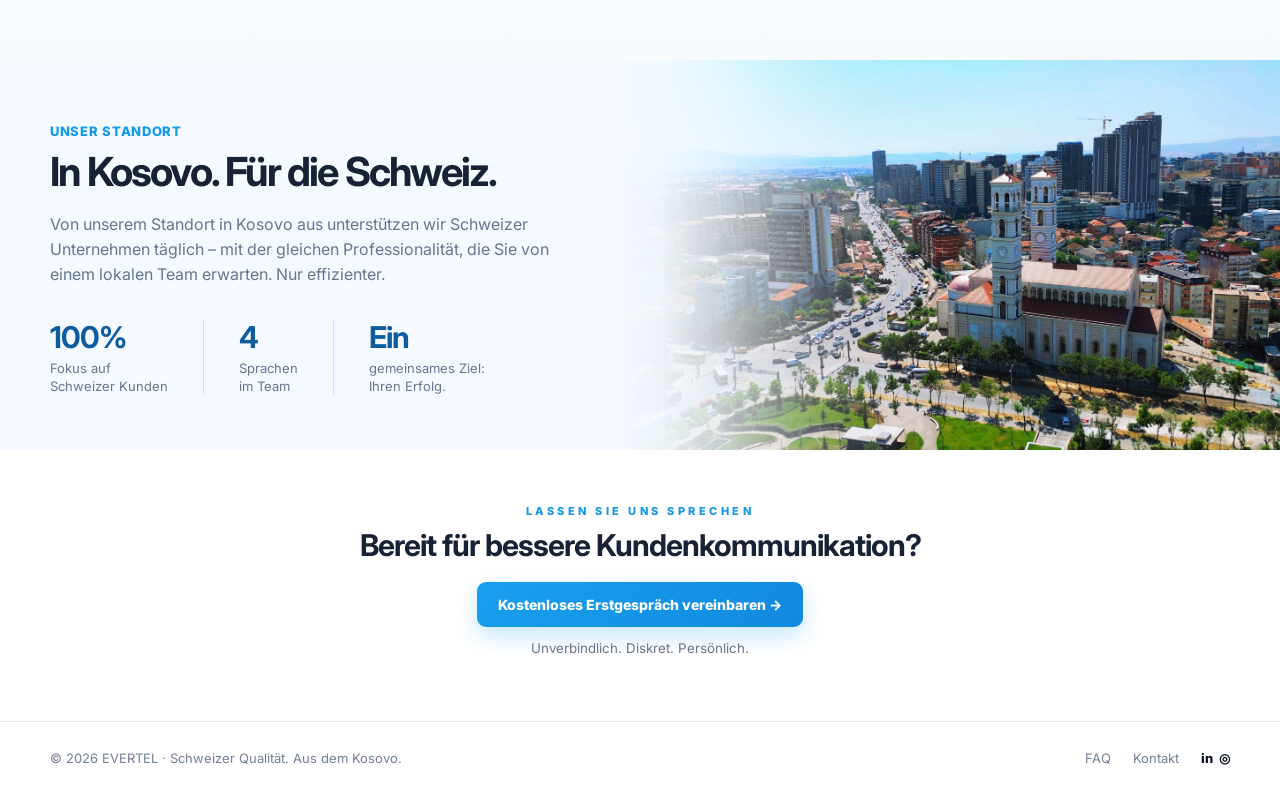
==== commit fa2ea6c8: "Add files via upload 30" ====
--- a/index.html
+++ b/index.html
@@ -1,5 +1,4 @@
 <!doctype html><html lang="de"><head><meta charset="utf-8"><meta name="viewport" content="width=device-width,initial-scale=1"><title>Startseite | EVERTEL</title><link rel="stylesheet" href="style.css"></head><body><header><div class="container nav"><a href="index.html" class="logo" aria-label="EVERTEL Startseite"><img class="logo-image" src="assets/evertel-logo.png" alt="EVERTEL"></a><nav class="menu"><a class="active" href="index.html">Startseite</a><a class="" href="leistungen.html">Dienstleistungen</a><a class="" href="ueber-uns.html">Über uns</a><a class="" href="faq.html">FAQ</a><a class="" href="kontakt.html">Kontakt</a></nav><a class="btn" href="kontakt.html">Erstgespräch vereinbaren <span>→</span></a></div></header><div class="service-ticker" aria-label="EVERTEL Dienstleistungen"><div class="service-ticker-track"><div class="service-ticker-group"><span>INBOUND</span><b>•</b><span>KUNDENSERVICE</span><b>•</b><span>24/7 LEITUNG</span><b>•</b><span>PIKETT DIENST</span><b>•</b><span>BACKOFFICE</span><b>•</b><span>HELP-DESK</span><b>•</b></div><div class="service-ticker-group" aria-hidden="true"><span>INBOUND</span><b>•</b><span>KUNDENSERVICE</span><b>•</b><span>24/7 LEITUNG</span><b>•</b><span>PIKETT DIENST</span><b>•</b><span>BACKOFFICE</span><b>•</b><span>HELP-DESK</span><b>•</b></div></div></div><main class="page-wrap"><section class="hero"><div class="container hero-grid"><div class="hero-copy"><div class="eyebrow">Schweizer Qualität. Aus dem Kosovo.</div><h1>Ihr Partner<br>für mehr Effizienz.</h1><p>Ein engagiertes Team aus dem Kosovo unterstützt Schweizer Unternehmen mit professionellem Kundenservice und Backoffice – zuverlässig, diskret und kosteneffizient.</p><div class="hero-actions"><a class="btn" href="kontakt.html">Jetzt unverbindlich anfragen <span>→</span></a><a class="faq-link faq-link-main" href="faq.html">Zur FAQ <span>→</span></a></div></div><div class="hero-photo"></div></div></section>
-<section class="section darum-section"><div class="container"><div class="darum-intro"><div><div class="eyebrow">Darum EVERTEL</div><h2>Schweizer Service.<br><span>Aus Pristina. Persönlich betreut.</span></h2></div><div class="darum-copy"><p>Wir verbinden fliessenden, akzentfreien Schweizerdeutsch-Service mit einem engagierten Team in Pristina – professionell, persönlich und mit dem Anspruch, auf Schweizer Niveau zu arbeiten.</p><div class="darum-proof"><span>🇨🇭 Schweizerdeutsch – fliessend &amp; akzentfrei</span><span>🌍 Französisch · Italienisch · Englisch</span><span>📍 Pristina, Kosovo</span><span>🤝 Pilotprojekte möglich</span></div></div></div><div class="features">
-<article class="feature"><div class="ico"><svg viewBox="0 0 24 24" aria-hidden="true"><path d="M4 13a8 8 0 0 1 16 0"/><path d="M4 13v3a2 2 0 0 0 2 2h1v-6H6a2 2 0 0 0-2 2Z"/><path d="M20 13v3a2 2 0 0 1-2 2h-1v-6h1a2 2 0 0 1 2 2Z"/><path d="M17 18c-.8 2-2.4 3-5 3"/></svg></div><h3>Schweizerdeutsch – fliessend & akzentfrei</h3><p>Unser Team kommuniziert sicher auf Schweizerdeutsch und wird gezielt auf Ihre Kundensprache, Produkte und Abläufe vorbereitet.</p></article><article class="feature"><div class="ico"><svg viewBox="0 0 24 24" aria-hidden="true"><circle cx="9" cy="8" r="3"/><circle cx="17" cy="9" r="2.5"/><path d="M3 20a6 6 0 0 1 12 0"/><path d="M14 20a5 5 0 0 1 7 0"/></svg></div><h3>Ein Team, das mitdenkt</h3><p>Motiviert, serviceorientiert und eng mit Ihnen abgestimmt – statt einfach nur Anrufe abzuarbeiten.</p></article><article class="feature"><div class="ico"><svg viewBox="0 0 24 24" aria-hidden="true"><path d="M4 19V9"/><path d="M10 19V5"/><path d="M16 19v-8"/><path d="M22 19V3"/></svg></div><h3>Effizient statt billig</h3><p>Professioneller Service zu attraktiven Konditionen – mit einem Standortmodell, das für Schweizer Unternehmen Sinn macht.</p></article><article class="feature"><div class="ico"><svg viewBox="0 0 24 24" aria-hidden="true"><path d="M12 3 20 6v5c0 5-3.5 8.2-8 10-4.5-1.8-8-5-8-10V6l8-3Z"/><path d="m8.5 12 2.2 2.2 4.8-5"/></svg></div><h3>Qualität auf Schweizer Niveau</h3><p>Klare Prozesse, moderne Tools, Schulungen und Qualitätskontrollen sorgen für einen verlässlichen Service.</p></article><article class="feature"><div class="ico"><svg viewBox="0 0 24 24" aria-hidden="true"><circle cx="12" cy="12" r="8"/><circle cx="12" cy="12" r="3"/><path d="M12 4v3M20 12h-3M12 20v-3M4 12h3"/></svg></div><h3>100 % Fokus auf die Schweiz</h3><p>Wir richten unsere Kommunikation und Arbeitsweise konsequent auf Schweizer Unternehmen und ihre Kunden aus.</p></article><article class="feature"><div class="ico"><svg viewBox="0 0 24 24" aria-hidden="true"><path d="M20.8 8.7c0 5.2-8.8 11-8.8 11s-8.8-5.8-8.8-11A4.7 4.7 0 0 1 12 6a4.7 4.7 0 0 1 8.8 2.7Z"/></svg></div><h3>Persönlich statt anonym</h3><p>Direkte Ansprechpartner, kurze Wege und regelmässiges Feedback – damit wir gemeinsam schnell besser werden.</p></article></div></div></section>
+<section class="section darum-section"><div class="container"><div class="darum-intro"><div><div class="eyebrow">Darum EVERTEL</div><h2>Vertrauen durch Nähe.<br><span>Schweizer Service aus Pristina.</span></h2></div><div class="darum-copy"><p>Ihre Kunden sollen keinen Unterschied spüren – ausser beim Preis. Unser Team in Pristina arbeitet fliessend und akzentfrei auf Schweizerdeutsch, versteht Ihre Abläufe und bleibt eng mit Ihnen verbunden.</p><p>Und statt grosser Versprechen können Sie uns zuerst im Alltag erleben: Starten Sie mit einem Pilotprojekt und überzeugen Sie sich selbst von Qualität, Kommunikation und Zusammenarbeit.</p><div class="darum-proof"><span>🇨🇭 Schweizerdeutsch – fliessend &amp; akzentfrei</span><span>🌍 Französisch · Italienisch · Englisch</span><span>📍 Pristina, Kosovo</span><span>🤝 Pilotprojekt zum Kennenlernen</span></div></div></div><div class="features"><article class="feature"><div class="ico"><svg viewBox="0 0 24 24" aria-hidden="true"><path d="M4 13a8 8 0 0 1 16 0"/><path d="M4 13v3a2 2 0 0 0 2 2h1v-6H6a2 2 0 0 0-2 2Z"/><path d="M20 13v3a2 2 0 0 1-2 2h-1v-6h1a2 2 0 0 1 2 2Z"/><path d="M17 18c-.8 2-2.4 3-5 3"/></svg></div><h3>Schweizerdeutsch ohne Kompromisse</h3><p>Fliessend, akzentfrei und gezielt auf Ihre Kundschaft, Produkte und Prozesse vorbereitet.</p></article><article class="feature"><div class="ico"><svg viewBox="0 0 24 24" aria-hidden="true"><path d="M5 12h14"/><path d="m13 6 6 6-6 6"/><path d="M4 5v14"/></svg></div><h3>Erst erleben, dann ausbauen</h3><p>Mit einem Pilotprojekt testen Sie unsere Leistung im echten Alltag – ohne unnötiges Risiko.</p></article><article class="feature"><div class="ico"><svg viewBox="0 0 24 24" aria-hidden="true"><circle cx="12" cy="8" r="3"/><path d="M5 21a7 7 0 0 1 14 0"/><path d="M19 5v4"/><path d="M17 7h4"/></svg></div><h3>Persönlich statt anonym</h3><p>Direkte Ansprechpartner, kurze Wege und ehrlicher Austausch – wir arbeiten mit Ihnen, nicht nur für Sie.</p></article><article class="feature"><div class="ico"><svg viewBox="0 0 24 24" aria-hidden="true"><path d="M12 3 20 6v5c0 5-3.5 8.2-8 10-4.5-1.8-8-5-8-10V6l8-3Z"/><path d="m8.5 12 2.2 2.2 4.8-5"/></svg></div><h3>Qualität auf Schweizer Niveau</h3><p>Strukturierte Abläufe, moderne Tools und klare Qualitätsstandards für zuverlässige Ergebnisse.</p></article><article class="feature"><div class="ico"><svg viewBox="0 0 24 24" aria-hidden="true"><circle cx="12" cy="12" r="8"/><path d="M4 12h16"/><path d="M12 4a12 12 0 0 1 0 16"/><path d="M12 4a12 12 0 0 0 0 16"/></svg></div><h3>4 Sprachen. Ein Team.</h3><p>Schweizerdeutsch, Französisch, Italienisch und Englisch – für eine flexible Kundenkommunikation.</p></article><article class="feature"><div class="ico"><svg viewBox="0 0 24 24" aria-hidden="true"><path d="M4 19V9"/><path d="M10 19V5"/><path d="M16 19v-8"/><path d="M22 19V3"/></svg></div><h3>Effizient und fair kalkuliert</h3><p>Professioneller Service aus Pristina zu attraktiven Konditionen – ohne bei Qualität und Betreuung zu sparen.</p></article></div></div></section>
 <section class="location"><div class="container location-grid"><div class="location-copy"><div class="eyebrow">Unser Standort</div><h2>In Kosovo. Für die Schweiz.</h2><p>Von unserem Standort in Kosovo aus unterstützen wir Schweizer Unternehmen täglich – mit der gleichen Professionalität, die Sie von einem lokalen Team erwarten. Nur effizienter.</p><div class="stats"><div class="stat"><b>100%</b><span>Fokus auf<br>Schweizer Kunden</span></div><div class="stat"><b>4</b><span>Sprachen<br>im Team</span></div><div class="stat"><b>Ein</b><span>gemeinsames Ziel:<br>Ihren Erfolg.</span></div></div></div><div class="location-photo"></div></div></section>
 <section class="cta-section"><div class="eyebrow">LASSEN SIE UNS SPRECHEN</div><h2>Bereit für bessere Kundenkommunikation?</h2><a class="btn" href="kontakt.html">Kostenloses Erstgespräch vereinbaren →</a><small>Unverbindlich. Diskret. Persönlich.</small></section></main><footer><div class="container foot"><div>© 2026 EVERTEL · Schweizer Qualität. Aus dem Kosovo.</div><div class="foot-links"><a href="faq.html">FAQ</a><a href="kontakt.html">Kontakt</a><span class="social">in&nbsp;&nbsp;◎</span></div></div></footer></body></html>
--- a/style.css
+++ b/style.css
@@ -124,3 +124,8 @@
 .darum-section .feature:hover{box-shadow:0 18px 38px rgba(20,53,82,.10);border-color:#cfe2ef}
 .darum-section .ico{border:1px solid #d8edf9}
 @media(max-width:850px){.darum-section{padding:58px 0}.darum-intro{grid-template-columns:1fr;gap:16px}.darum-intro h2{font-size:36px;letter-spacing:-1.5px}.darum-copy>p{font-size:15px}.darum-section .feature{min-height:auto}}
+/* Homepage trust-focused Darum section */
+.darum-copy>p+p{margin-top:-8px}
+.darum-section .feature h3{font-size:17px;line-height:1.28}
+.darum-section .feature p{font-size:14px;line-height:1.5}
+@media(max-width:850px){.darum-copy>p+p{margin-top:-4px}}
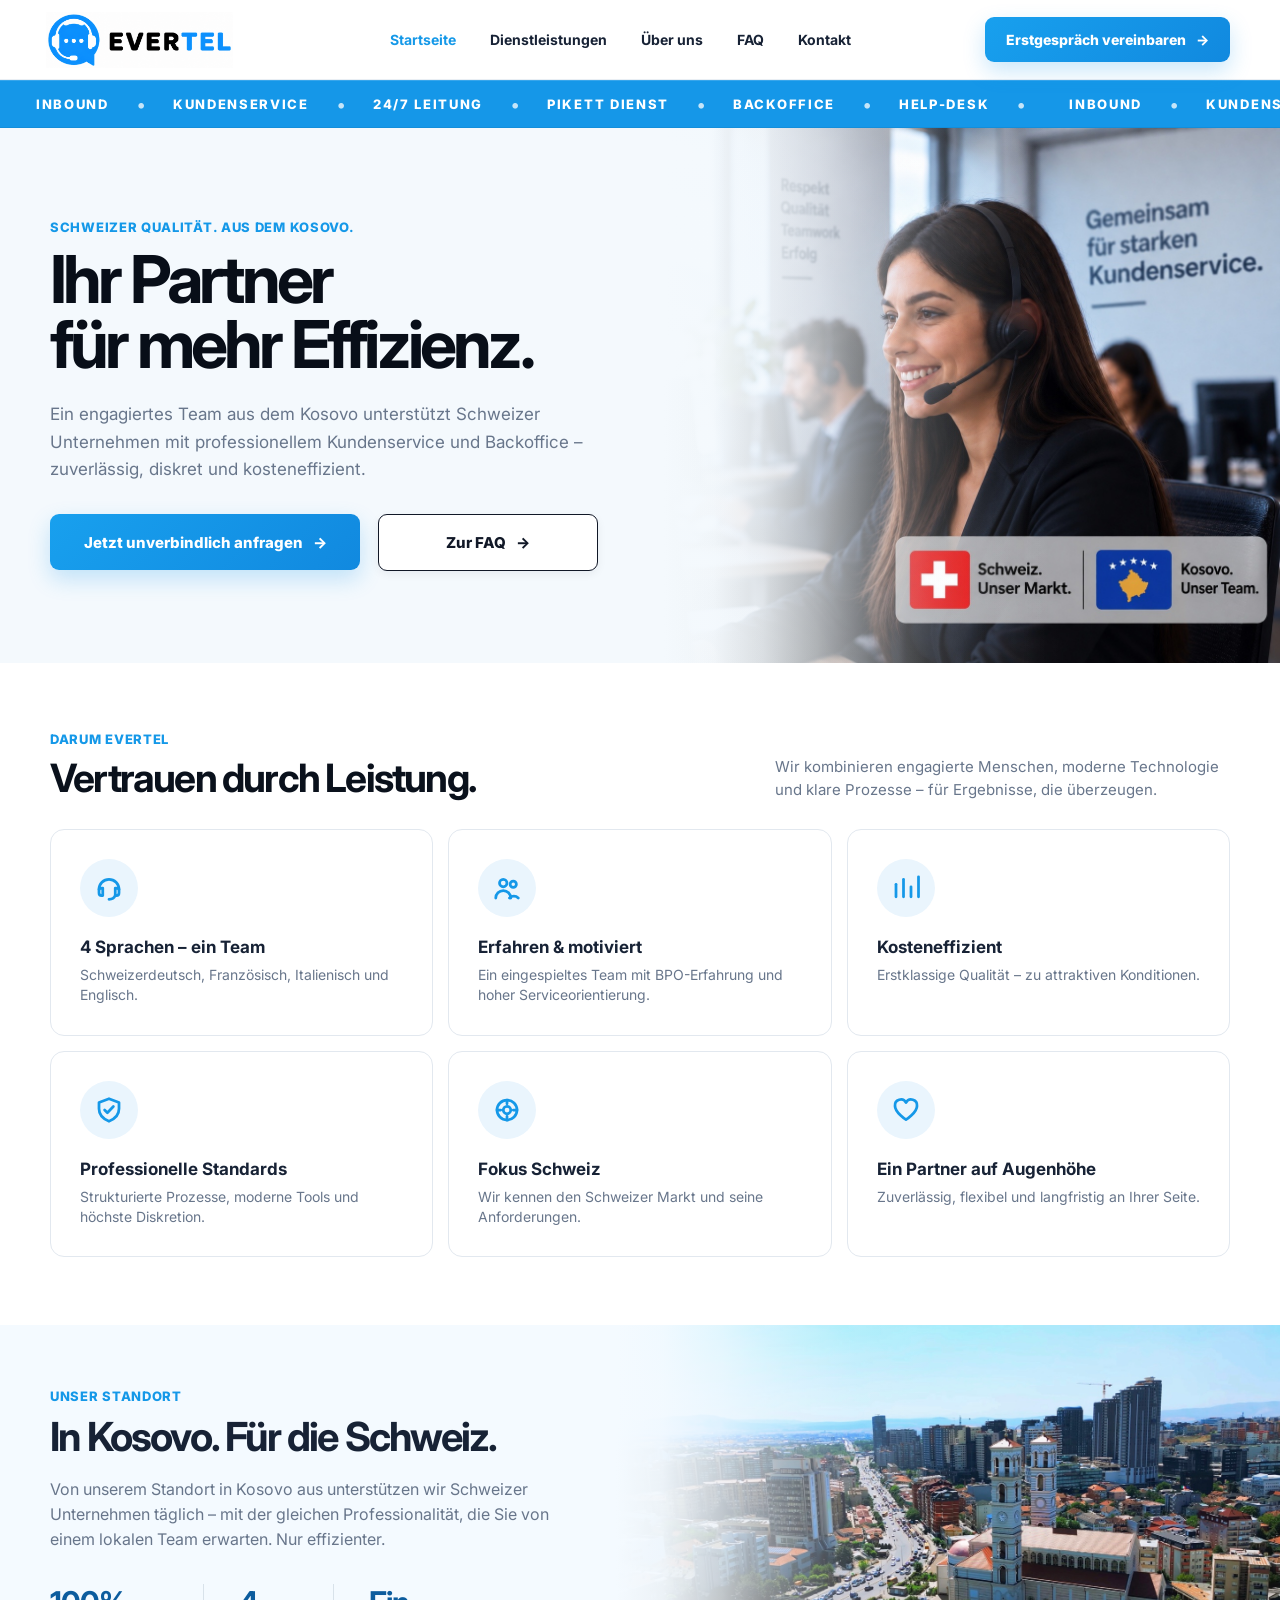
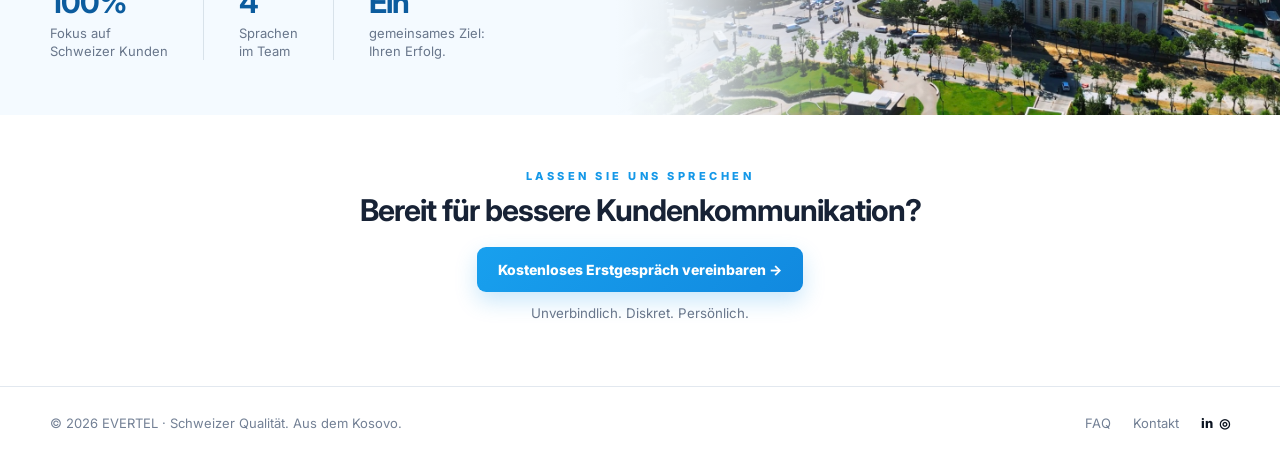
==== commit b0ed4f77: "Add files via upload 31" ====
--- a/index.html
+++ b/index.html
@@ -1,4 +1,5 @@
 <!doctype html><html lang="de"><head><meta charset="utf-8"><meta name="viewport" content="width=device-width,initial-scale=1"><title>Startseite | EVERTEL</title><link rel="stylesheet" href="style.css"></head><body><header><div class="container nav"><a href="index.html" class="logo" aria-label="EVERTEL Startseite"><img class="logo-image" src="assets/evertel-logo.png" alt="EVERTEL"></a><nav class="menu"><a class="active" href="index.html">Startseite</a><a class="" href="leistungen.html">Dienstleistungen</a><a class="" href="ueber-uns.html">Über uns</a><a class="" href="faq.html">FAQ</a><a class="" href="kontakt.html">Kontakt</a></nav><a class="btn" href="kontakt.html">Erstgespräch vereinbaren <span>→</span></a></div></header><div class="service-ticker" aria-label="EVERTEL Dienstleistungen"><div class="service-ticker-track"><div class="service-ticker-group"><span>INBOUND</span><b>•</b><span>KUNDENSERVICE</span><b>•</b><span>24/7 LEITUNG</span><b>•</b><span>PIKETT DIENST</span><b>•</b><span>BACKOFFICE</span><b>•</b><span>HELP-DESK</span><b>•</b></div><div class="service-ticker-group" aria-hidden="true"><span>INBOUND</span><b>•</b><span>KUNDENSERVICE</span><b>•</b><span>24/7 LEITUNG</span><b>•</b><span>PIKETT DIENST</span><b>•</b><span>BACKOFFICE</span><b>•</b><span>HELP-DESK</span><b>•</b></div></div></div><main class="page-wrap"><section class="hero"><div class="container hero-grid"><div class="hero-copy"><div class="eyebrow">Schweizer Qualität. Aus dem Kosovo.</div><h1>Ihr Partner<br>für mehr Effizienz.</h1><p>Ein engagiertes Team aus dem Kosovo unterstützt Schweizer Unternehmen mit professionellem Kundenservice und Backoffice – zuverlässig, diskret und kosteneffizient.</p><div class="hero-actions"><a class="btn" href="kontakt.html">Jetzt unverbindlich anfragen <span>→</span></a><a class="faq-link faq-link-main" href="faq.html">Zur FAQ <span>→</span></a></div></div><div class="hero-photo"></div></div></section>
-<section class="section darum-section"><div class="container"><div class="darum-intro"><div><div class="eyebrow">Darum EVERTEL</div><h2>Vertrauen durch Nähe.<br><span>Schweizer Service aus Pristina.</span></h2></div><div class="darum-copy"><p>Ihre Kunden sollen keinen Unterschied spüren – ausser beim Preis. Unser Team in Pristina arbeitet fliessend und akzentfrei auf Schweizerdeutsch, versteht Ihre Abläufe und bleibt eng mit Ihnen verbunden.</p><p>Und statt grosser Versprechen können Sie uns zuerst im Alltag erleben: Starten Sie mit einem Pilotprojekt und überzeugen Sie sich selbst von Qualität, Kommunikation und Zusammenarbeit.</p><div class="darum-proof"><span>🇨🇭 Schweizerdeutsch – fliessend &amp; akzentfrei</span><span>🌍 Französisch · Italienisch · Englisch</span><span>📍 Pristina, Kosovo</span><span>🤝 Pilotprojekt zum Kennenlernen</span></div></div></div><div class="features"><article class="feature"><div class="ico"><svg viewBox="0 0 24 24" aria-hidden="true"><path d="M4 13a8 8 0 0 1 16 0"/><path d="M4 13v3a2 2 0 0 0 2 2h1v-6H6a2 2 0 0 0-2 2Z"/><path d="M20 13v3a2 2 0 0 1-2 2h-1v-6h1a2 2 0 0 1 2 2Z"/><path d="M17 18c-.8 2-2.4 3-5 3"/></svg></div><h3>Schweizerdeutsch ohne Kompromisse</h3><p>Fliessend, akzentfrei und gezielt auf Ihre Kundschaft, Produkte und Prozesse vorbereitet.</p></article><article class="feature"><div class="ico"><svg viewBox="0 0 24 24" aria-hidden="true"><path d="M5 12h14"/><path d="m13 6 6 6-6 6"/><path d="M4 5v14"/></svg></div><h3>Erst erleben, dann ausbauen</h3><p>Mit einem Pilotprojekt testen Sie unsere Leistung im echten Alltag – ohne unnötiges Risiko.</p></article><article class="feature"><div class="ico"><svg viewBox="0 0 24 24" aria-hidden="true"><circle cx="12" cy="8" r="3"/><path d="M5 21a7 7 0 0 1 14 0"/><path d="M19 5v4"/><path d="M17 7h4"/></svg></div><h3>Persönlich statt anonym</h3><p>Direkte Ansprechpartner, kurze Wege und ehrlicher Austausch – wir arbeiten mit Ihnen, nicht nur für Sie.</p></article><article class="feature"><div class="ico"><svg viewBox="0 0 24 24" aria-hidden="true"><path d="M12 3 20 6v5c0 5-3.5 8.2-8 10-4.5-1.8-8-5-8-10V6l8-3Z"/><path d="m8.5 12 2.2 2.2 4.8-5"/></svg></div><h3>Qualität auf Schweizer Niveau</h3><p>Strukturierte Abläufe, moderne Tools und klare Qualitätsstandards für zuverlässige Ergebnisse.</p></article><article class="feature"><div class="ico"><svg viewBox="0 0 24 24" aria-hidden="true"><circle cx="12" cy="12" r="8"/><path d="M4 12h16"/><path d="M12 4a12 12 0 0 1 0 16"/><path d="M12 4a12 12 0 0 0 0 16"/></svg></div><h3>4 Sprachen. Ein Team.</h3><p>Schweizerdeutsch, Französisch, Italienisch und Englisch – für eine flexible Kundenkommunikation.</p></article><article class="feature"><div class="ico"><svg viewBox="0 0 24 24" aria-hidden="true"><path d="M4 19V9"/><path d="M10 19V5"/><path d="M16 19v-8"/><path d="M22 19V3"/></svg></div><h3>Effizient und fair kalkuliert</h3><p>Professioneller Service aus Pristina zu attraktiven Konditionen – ohne bei Qualität und Betreuung zu sparen.</p></article></div></div></section>
+<section class="section"><div class="container"><div class="section-head"><div><div class="eyebrow">Darum EVERTEL</div><h2>Vertrauen durch Leistung.</h2></div><p>Wir kombinieren engagierte Menschen, moderne Technologie und klare Prozesse – für Ergebnisse, die überzeugen.</p></div><div class="features">
+<article class="feature"><div class="ico"><svg viewBox="0 0 24 24" aria-hidden="true"><path d="M4 13a8 8 0 0 1 16 0"/><path d="M4 13v3a2 2 0 0 0 2 2h1v-6H6a2 2 0 0 0-2 2Z"/><path d="M20 13v3a2 2 0 0 1-2 2h-1v-6h1a2 2 0 0 1 2 2Z"/><path d="M17 18c-.8 2-2.4 3-5 3"/></svg></div><h3>4 Sprachen – ein Team</h3><p>Schweizerdeutsch, Französisch, Italienisch und Englisch.</p></article><article class="feature"><div class="ico"><svg viewBox="0 0 24 24" aria-hidden="true"><circle cx="9" cy="8" r="3"/><circle cx="17" cy="9" r="2.5"/><path d="M3 20a6 6 0 0 1 12 0"/><path d="M14 20a5 5 0 0 1 7 0"/></svg></div><h3>Erfahren & motiviert</h3><p>Ein eingespieltes Team mit BPO-Erfahrung und hoher Serviceorientierung.</p></article><article class="feature"><div class="ico"><svg viewBox="0 0 24 24" aria-hidden="true"><path d="M4 19V9"/><path d="M10 19V5"/><path d="M16 19v-8"/><path d="M22 19V3"/></svg></div><h3>Kosteneffizient</h3><p>Erstklassige Qualität – zu attraktiven Konditionen.</p></article><article class="feature"><div class="ico"><svg viewBox="0 0 24 24" aria-hidden="true"><path d="M12 3 20 6v5c0 5-3.5 8.2-8 10-4.5-1.8-8-5-8-10V6l8-3Z"/><path d="m8.5 12 2.2 2.2 4.8-5"/></svg></div><h3>Professionelle Standards</h3><p>Strukturierte Prozesse, moderne Tools und höchste Diskretion.</p></article><article class="feature"><div class="ico"><svg viewBox="0 0 24 24" aria-hidden="true"><circle cx="12" cy="12" r="8"/><circle cx="12" cy="12" r="3"/><path d="M12 4v3M20 12h-3M12 20v-3M4 12h3"/></svg></div><h3>Fokus Schweiz</h3><p>Wir kennen den Schweizer Markt und seine Anforderungen.</p></article><article class="feature"><div class="ico"><svg viewBox="0 0 24 24" aria-hidden="true"><path d="M20.8 8.7c0 5.2-8.8 11-8.8 11s-8.8-5.8-8.8-11A4.7 4.7 0 0 1 12 6a4.7 4.7 0 0 1 8.8 2.7Z"/></svg></div><h3>Ein Partner auf Augenhöhe</h3><p>Zuverlässig, flexibel und langfristig an Ihrer Seite.</p></article></div></div></section>
 <section class="location"><div class="container location-grid"><div class="location-copy"><div class="eyebrow">Unser Standort</div><h2>In Kosovo. Für die Schweiz.</h2><p>Von unserem Standort in Kosovo aus unterstützen wir Schweizer Unternehmen täglich – mit der gleichen Professionalität, die Sie von einem lokalen Team erwarten. Nur effizienter.</p><div class="stats"><div class="stat"><b>100%</b><span>Fokus auf<br>Schweizer Kunden</span></div><div class="stat"><b>4</b><span>Sprachen<br>im Team</span></div><div class="stat"><b>Ein</b><span>gemeinsames Ziel:<br>Ihren Erfolg.</span></div></div></div><div class="location-photo"></div></div></section>
 <section class="cta-section"><div class="eyebrow">LASSEN SIE UNS SPRECHEN</div><h2>Bereit für bessere Kundenkommunikation?</h2><a class="btn" href="kontakt.html">Kostenloses Erstgespräch vereinbaren →</a><small>Unverbindlich. Diskret. Persönlich.</small></section></main><footer><div class="container foot"><div>© 2026 EVERTEL · Schweizer Qualität. Aus dem Kosovo.</div><div class="foot-links"><a href="faq.html">FAQ</a><a href="kontakt.html">Kontakt</a><span class="social">in&nbsp;&nbsp;◎</span></div></div></footer></body></html>
--- a/style.css
+++ b/style.css
@@ -111,19 +111,14 @@
 
 
 /* Homepage: premium Darum EVERTEL section */
-.darum-section{padding-top:78px;padding-bottom:82px;background:linear-gradient(180deg,#fff 0%,#f8fbfd 100%)}
-.darum-intro{display:grid;grid-template-columns:1.05fr .95fr;gap:70px;align-items:end;margin-bottom:34px}
 .darum-intro h2{font-size:46px;line-height:1.06;letter-spacing:-2.2px;margin:8px 0 0;color:#0a111c}
 .darum-intro h2 span{color:#1597e8}
-.darum-copy{max-width:500px}
 .darum-copy>p{font-size:16px;line-height:1.65;color:var(--muted);margin:0 0 18px}
-.darum-proof{display:flex;flex-wrap:wrap;gap:8px}
-.darum-proof span{display:inline-flex;align-items:center;padding:9px 12px;border:1px solid #dce8f0;border-radius:999px;background:#fff;color:#334155;font-size:12px;font-weight:800;box-shadow:0 5px 18px rgba(20,53,82,.05)}
 .darum-section .features{gap:16px}
 .darum-section .feature{min-height:205px;border-radius:18px;padding:27px;background:rgba(255,255,255,.98);box-shadow:0 7px 24px rgba(20,53,82,.045)}
 .darum-section .feature:hover{box-shadow:0 18px 38px rgba(20,53,82,.10);border-color:#cfe2ef}
 .darum-section .ico{border:1px solid #d8edf9}
-@media(max-width:850px){.darum-section{padding:58px 0}.darum-intro{grid-template-columns:1fr;gap:16px}.darum-intro h2{font-size:36px;letter-spacing:-1.5px}.darum-copy>p{font-size:15px}.darum-section .feature{min-height:auto}}
+@media(max-width:850px){.darum-intro h2{font-size:36px;letter-spacing:-1.5px}.darum-copy>p{font-size:15px}.darum-section .feature{min-height:auto}}
 /* Homepage trust-focused Darum section */
 .darum-copy>p+p{margin-top:-8px}
 .darum-section .feature h3{font-size:17px;line-height:1.28}
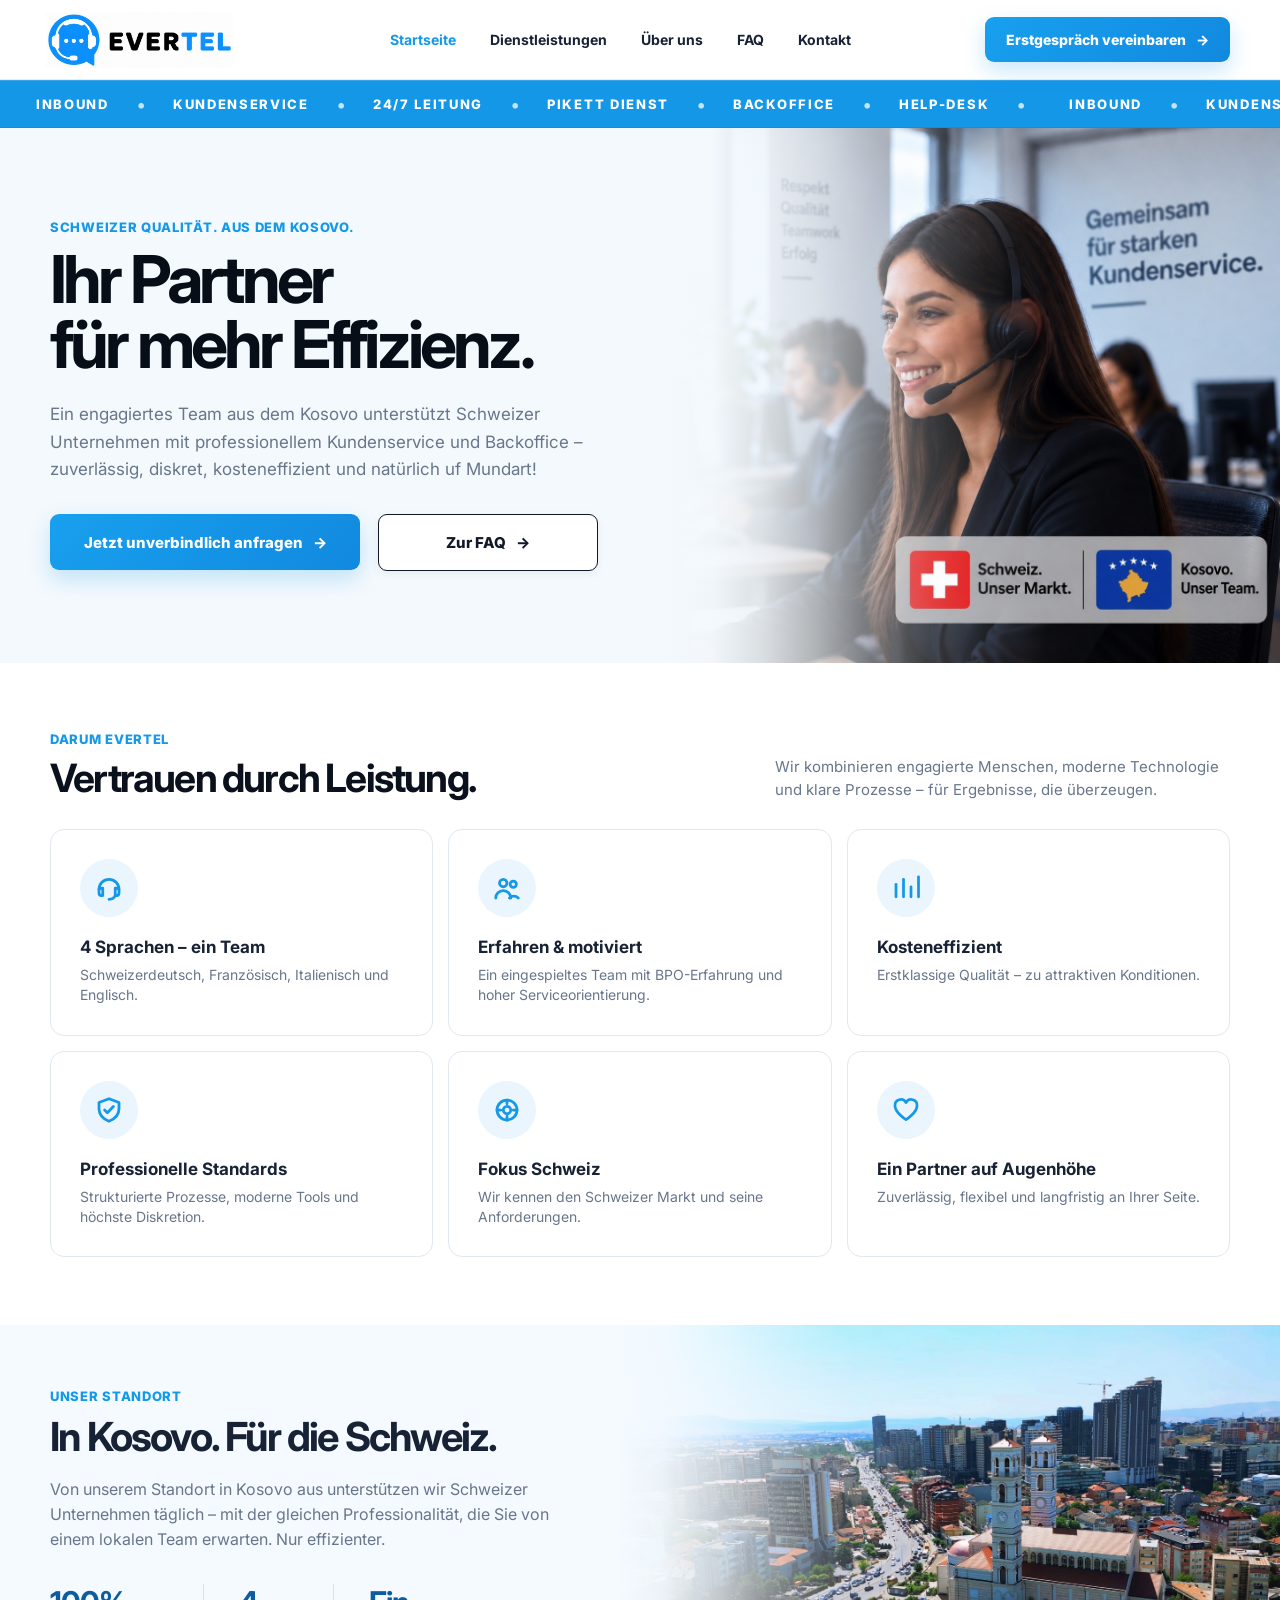
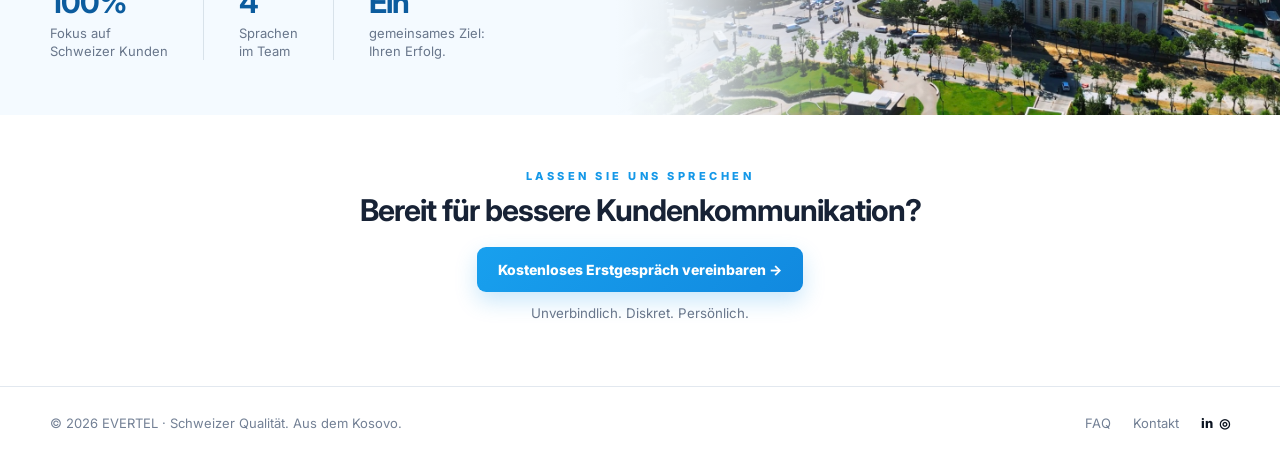
==== commit 7943df73: "Add files via upload 32" ====
--- a/index.html
+++ b/index.html
@@ -1,4 +1,4 @@
-<!doctype html><html lang="de"><head><meta charset="utf-8"><meta name="viewport" content="width=device-width,initial-scale=1"><title>Startseite | EVERTEL</title><link rel="stylesheet" href="style.css"></head><body><header><div class="container nav"><a href="index.html" class="logo" aria-label="EVERTEL Startseite"><img class="logo-image" src="assets/evertel-logo.png" alt="EVERTEL"></a><nav class="menu"><a class="active" href="index.html">Startseite</a><a class="" href="leistungen.html">Dienstleistungen</a><a class="" href="ueber-uns.html">Über uns</a><a class="" href="faq.html">FAQ</a><a class="" href="kontakt.html">Kontakt</a></nav><a class="btn" href="kontakt.html">Erstgespräch vereinbaren <span>→</span></a></div></header><div class="service-ticker" aria-label="EVERTEL Dienstleistungen"><div class="service-ticker-track"><div class="service-ticker-group"><span>INBOUND</span><b>•</b><span>KUNDENSERVICE</span><b>•</b><span>24/7 LEITUNG</span><b>•</b><span>PIKETT DIENST</span><b>•</b><span>BACKOFFICE</span><b>•</b><span>HELP-DESK</span><b>•</b></div><div class="service-ticker-group" aria-hidden="true"><span>INBOUND</span><b>•</b><span>KUNDENSERVICE</span><b>•</b><span>24/7 LEITUNG</span><b>•</b><span>PIKETT DIENST</span><b>•</b><span>BACKOFFICE</span><b>•</b><span>HELP-DESK</span><b>•</b></div></div></div><main class="page-wrap"><section class="hero"><div class="container hero-grid"><div class="hero-copy"><div class="eyebrow">Schweizer Qualität. Aus dem Kosovo.</div><h1>Ihr Partner<br>für mehr Effizienz.</h1><p>Ein engagiertes Team aus dem Kosovo unterstützt Schweizer Unternehmen mit professionellem Kundenservice und Backoffice – zuverlässig, diskret und kosteneffizient.</p><div class="hero-actions"><a class="btn" href="kontakt.html">Jetzt unverbindlich anfragen <span>→</span></a><a class="faq-link faq-link-main" href="faq.html">Zur FAQ <span>→</span></a></div></div><div class="hero-photo"></div></div></section>
+<!doctype html><html lang="de"><head><meta charset="utf-8"><meta name="viewport" content="width=device-width,initial-scale=1"><title>Startseite | EVERTEL</title><link rel="stylesheet" href="style.css"></head><body><header><div class="container nav"><a href="index.html" class="logo" aria-label="EVERTEL Startseite"><img class="logo-image" src="assets/evertel-logo.png" alt="EVERTEL"></a><nav class="menu"><a class="active" href="index.html">Startseite</a><a class="" href="leistungen.html">Dienstleistungen</a><a class="" href="ueber-uns.html">Über uns</a><a class="" href="faq.html">FAQ</a><a class="" href="kontakt.html">Kontakt</a></nav><a class="btn" href="kontakt.html">Erstgespräch vereinbaren <span>→</span></a></div></header><div class="service-ticker" aria-label="EVERTEL Dienstleistungen"><div class="service-ticker-track"><div class="service-ticker-group"><span>INBOUND</span><b>•</b><span>KUNDENSERVICE</span><b>•</b><span>24/7 LEITUNG</span><b>•</b><span>PIKETT DIENST</span><b>•</b><span>BACKOFFICE</span><b>•</b><span>HELP-DESK</span><b>•</b></div><div class="service-ticker-group" aria-hidden="true"><span>INBOUND</span><b>•</b><span>KUNDENSERVICE</span><b>•</b><span>24/7 LEITUNG</span><b>•</b><span>PIKETT DIENST</span><b>•</b><span>BACKOFFICE</span><b>•</b><span>HELP-DESK</span><b>•</b></div></div></div><main class="page-wrap"><section class="hero"><div class="container hero-grid"><div class="hero-copy"><div class="eyebrow">Schweizer Qualität. Aus dem Kosovo.</div><h1>Ihr Partner<br>für mehr Effizienz.</h1><p>Ein engagiertes Team aus dem Kosovo unterstützt Schweizer Unternehmen mit professionellem Kundenservice und Backoffice – zuverlässig, diskret, kosteneffizient und natürlich uf Mundart!</p><div class="hero-actions"><a class="btn" href="kontakt.html">Jetzt unverbindlich anfragen <span>→</span></a><a class="faq-link faq-link-main" href="faq.html">Zur FAQ <span>→</span></a></div></div><div class="hero-photo"></div></div></section>
 <section class="section"><div class="container"><div class="section-head"><div><div class="eyebrow">Darum EVERTEL</div><h2>Vertrauen durch Leistung.</h2></div><p>Wir kombinieren engagierte Menschen, moderne Technologie und klare Prozesse – für Ergebnisse, die überzeugen.</p></div><div class="features">
 <article class="feature"><div class="ico"><svg viewBox="0 0 24 24" aria-hidden="true"><path d="M4 13a8 8 0 0 1 16 0"/><path d="M4 13v3a2 2 0 0 0 2 2h1v-6H6a2 2 0 0 0-2 2Z"/><path d="M20 13v3a2 2 0 0 1-2 2h-1v-6h1a2 2 0 0 1 2 2Z"/><path d="M17 18c-.8 2-2.4 3-5 3"/></svg></div><h3>4 Sprachen – ein Team</h3><p>Schweizerdeutsch, Französisch, Italienisch und Englisch.</p></article><article class="feature"><div class="ico"><svg viewBox="0 0 24 24" aria-hidden="true"><circle cx="9" cy="8" r="3"/><circle cx="17" cy="9" r="2.5"/><path d="M3 20a6 6 0 0 1 12 0"/><path d="M14 20a5 5 0 0 1 7 0"/></svg></div><h3>Erfahren & motiviert</h3><p>Ein eingespieltes Team mit BPO-Erfahrung und hoher Serviceorientierung.</p></article><article class="feature"><div class="ico"><svg viewBox="0 0 24 24" aria-hidden="true"><path d="M4 19V9"/><path d="M10 19V5"/><path d="M16 19v-8"/><path d="M22 19V3"/></svg></div><h3>Kosteneffizient</h3><p>Erstklassige Qualität – zu attraktiven Konditionen.</p></article><article class="feature"><div class="ico"><svg viewBox="0 0 24 24" aria-hidden="true"><path d="M12 3 20 6v5c0 5-3.5 8.2-8 10-4.5-1.8-8-5-8-10V6l8-3Z"/><path d="m8.5 12 2.2 2.2 4.8-5"/></svg></div><h3>Professionelle Standards</h3><p>Strukturierte Prozesse, moderne Tools und höchste Diskretion.</p></article><article class="feature"><div class="ico"><svg viewBox="0 0 24 24" aria-hidden="true"><circle cx="12" cy="12" r="8"/><circle cx="12" cy="12" r="3"/><path d="M12 4v3M20 12h-3M12 20v-3M4 12h3"/></svg></div><h3>Fokus Schweiz</h3><p>Wir kennen den Schweizer Markt und seine Anforderungen.</p></article><article class="feature"><div class="ico"><svg viewBox="0 0 24 24" aria-hidden="true"><path d="M20.8 8.7c0 5.2-8.8 11-8.8 11s-8.8-5.8-8.8-11A4.7 4.7 0 0 1 12 6a4.7 4.7 0 0 1 8.8 2.7Z"/></svg></div><h3>Ein Partner auf Augenhöhe</h3><p>Zuverlässig, flexibel und langfristig an Ihrer Seite.</p></article></div></div></section>
 <section class="location"><div class="container location-grid"><div class="location-copy"><div class="eyebrow">Unser Standort</div><h2>In Kosovo. Für die Schweiz.</h2><p>Von unserem Standort in Kosovo aus unterstützen wir Schweizer Unternehmen täglich – mit der gleichen Professionalität, die Sie von einem lokalen Team erwarten. Nur effizienter.</p><div class="stats"><div class="stat"><b>100%</b><span>Fokus auf<br>Schweizer Kunden</span></div><div class="stat"><b>4</b><span>Sprachen<br>im Team</span></div><div class="stat"><b>Ein</b><span>gemeinsames Ziel:<br>Ihren Erfolg.</span></div></div></div><div class="location-photo"></div></div></section>
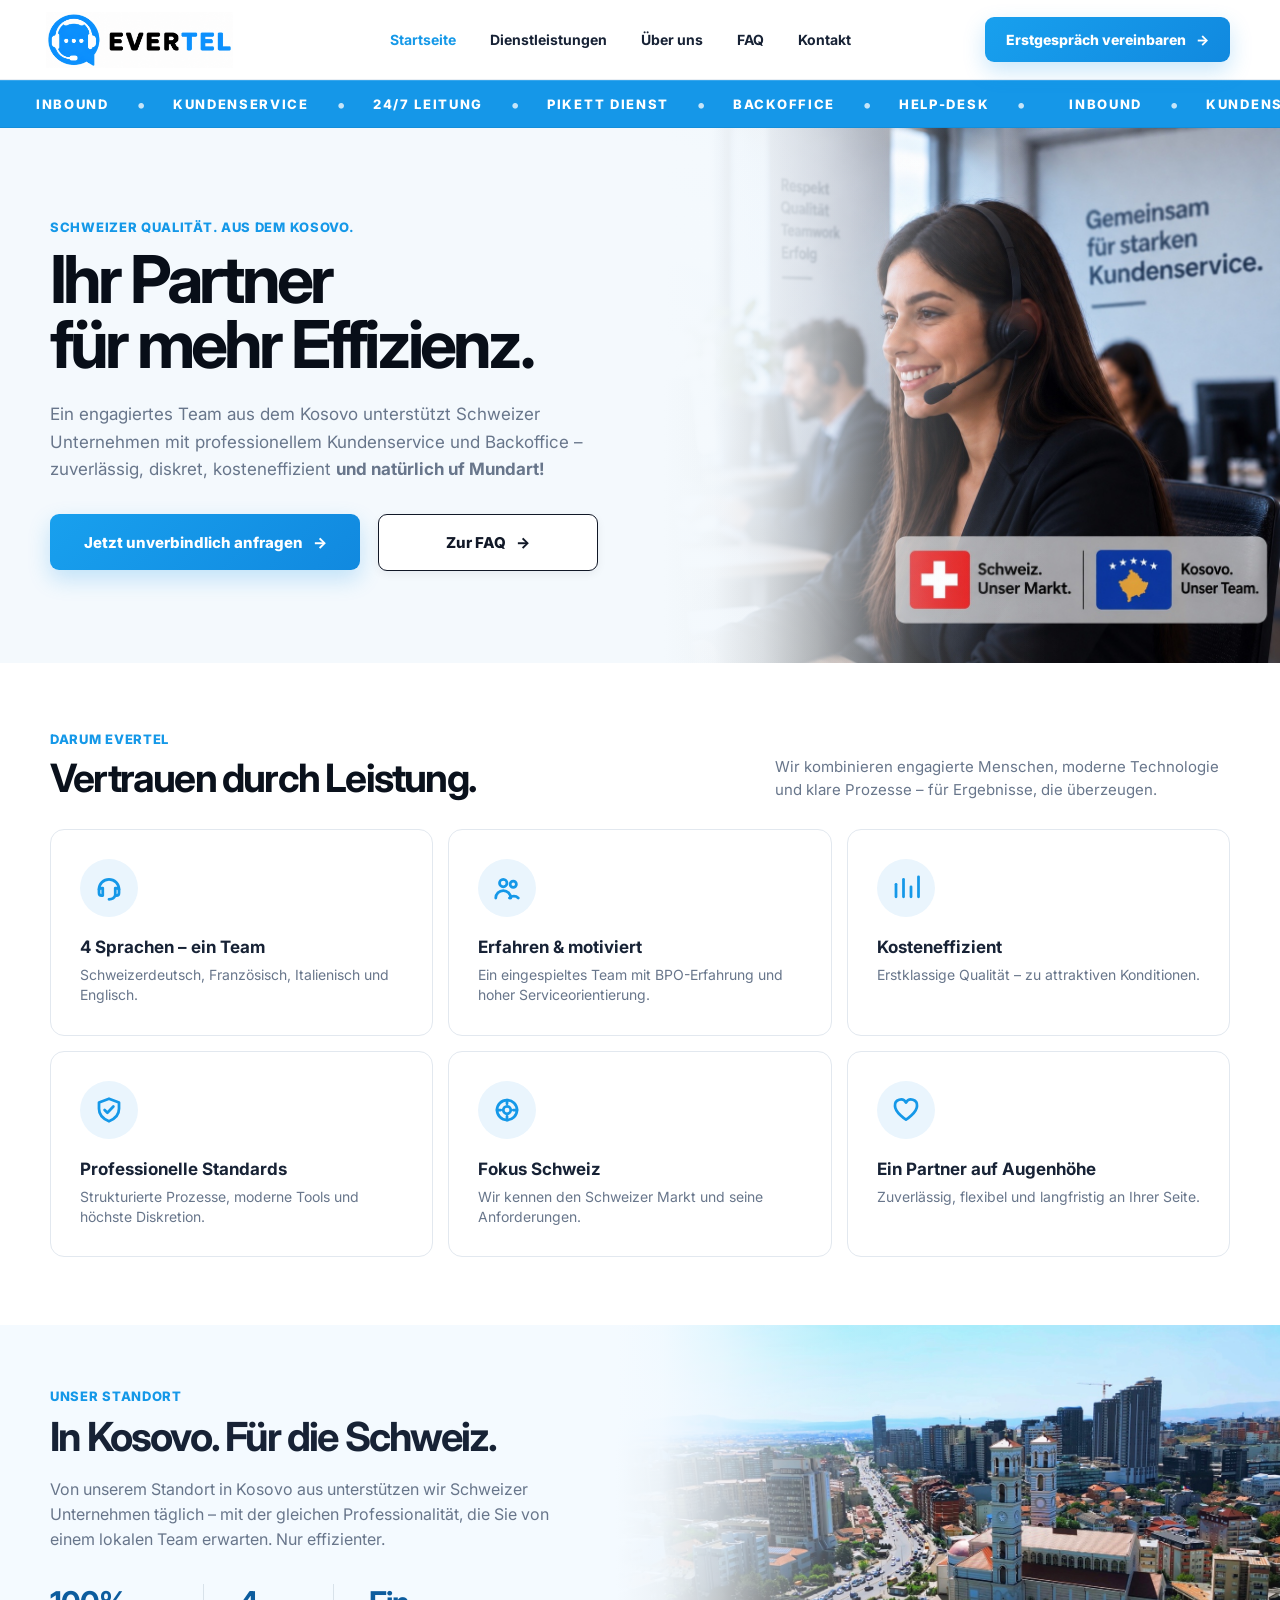
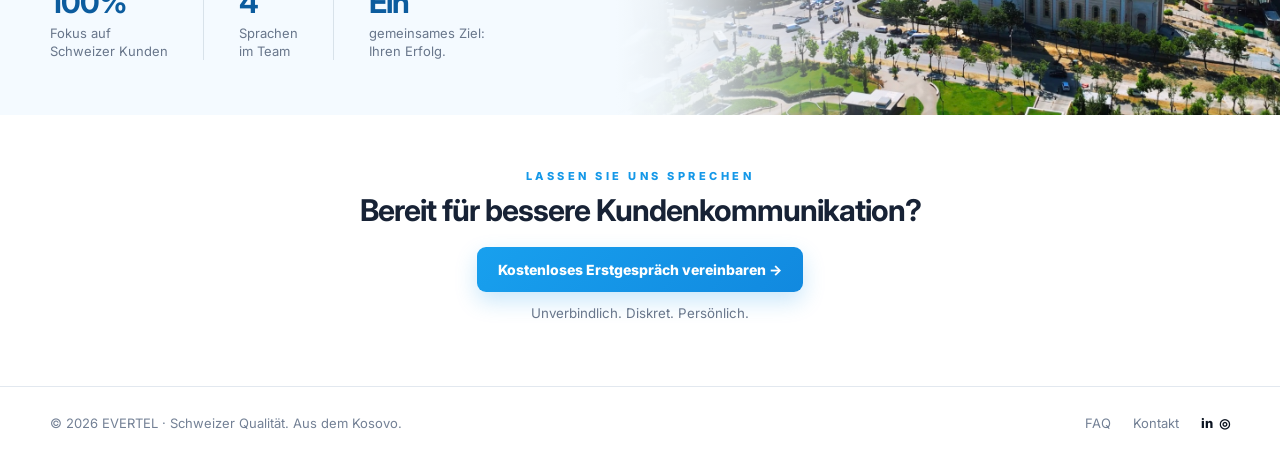
==== commit c009dcde: "Add files via upload 33" ====
--- a/index.html
+++ b/index.html
@@ -1,4 +1,4 @@
-<!doctype html><html lang="de"><head><meta charset="utf-8"><meta name="viewport" content="width=device-width,initial-scale=1"><title>Startseite | EVERTEL</title><link rel="stylesheet" href="style.css"></head><body><header><div class="container nav"><a href="index.html" class="logo" aria-label="EVERTEL Startseite"><img class="logo-image" src="assets/evertel-logo.png" alt="EVERTEL"></a><nav class="menu"><a class="active" href="index.html">Startseite</a><a class="" href="leistungen.html">Dienstleistungen</a><a class="" href="ueber-uns.html">Über uns</a><a class="" href="faq.html">FAQ</a><a class="" href="kontakt.html">Kontakt</a></nav><a class="btn" href="kontakt.html">Erstgespräch vereinbaren <span>→</span></a></div></header><div class="service-ticker" aria-label="EVERTEL Dienstleistungen"><div class="service-ticker-track"><div class="service-ticker-group"><span>INBOUND</span><b>•</b><span>KUNDENSERVICE</span><b>•</b><span>24/7 LEITUNG</span><b>•</b><span>PIKETT DIENST</span><b>•</b><span>BACKOFFICE</span><b>•</b><span>HELP-DESK</span><b>•</b></div><div class="service-ticker-group" aria-hidden="true"><span>INBOUND</span><b>•</b><span>KUNDENSERVICE</span><b>•</b><span>24/7 LEITUNG</span><b>•</b><span>PIKETT DIENST</span><b>•</b><span>BACKOFFICE</span><b>•</b><span>HELP-DESK</span><b>•</b></div></div></div><main class="page-wrap"><section class="hero"><div class="container hero-grid"><div class="hero-copy"><div class="eyebrow">Schweizer Qualität. Aus dem Kosovo.</div><h1>Ihr Partner<br>für mehr Effizienz.</h1><p>Ein engagiertes Team aus dem Kosovo unterstützt Schweizer Unternehmen mit professionellem Kundenservice und Backoffice – zuverlässig, diskret, kosteneffizient und natürlich uf Mundart!</p><div class="hero-actions"><a class="btn" href="kontakt.html">Jetzt unverbindlich anfragen <span>→</span></a><a class="faq-link faq-link-main" href="faq.html">Zur FAQ <span>→</span></a></div></div><div class="hero-photo"></div></div></section>
+<!doctype html><html lang="de"><head><meta charset="utf-8"><meta name="viewport" content="width=device-width,initial-scale=1"><title>Startseite | EVERTEL</title><link rel="stylesheet" href="style.css"></head><body><header><div class="container nav"><a href="index.html" class="logo" aria-label="EVERTEL Startseite"><img class="logo-image" src="assets/evertel-logo.png" alt="EVERTEL"></a><nav class="menu"><a class="active" href="index.html">Startseite</a><a class="" href="leistungen.html">Dienstleistungen</a><a class="" href="ueber-uns.html">Über uns</a><a class="" href="faq.html">FAQ</a><a class="" href="kontakt.html">Kontakt</a></nav><a class="btn" href="kontakt.html">Erstgespräch vereinbaren <span>→</span></a></div></header><div class="service-ticker" aria-label="EVERTEL Dienstleistungen"><div class="service-ticker-track"><div class="service-ticker-group"><span>INBOUND</span><b>•</b><span>KUNDENSERVICE</span><b>•</b><span>24/7 LEITUNG</span><b>•</b><span>PIKETT DIENST</span><b>•</b><span>BACKOFFICE</span><b>•</b><span>HELP-DESK</span><b>•</b></div><div class="service-ticker-group" aria-hidden="true"><span>INBOUND</span><b>•</b><span>KUNDENSERVICE</span><b>•</b><span>24/7 LEITUNG</span><b>•</b><span>PIKETT DIENST</span><b>•</b><span>BACKOFFICE</span><b>•</b><span>HELP-DESK</span><b>•</b></div></div></div><main class="page-wrap"><section class="hero"><div class="container hero-grid"><div class="hero-copy"><div class="eyebrow">Schweizer Qualität. Aus dem Kosovo.</div><h1>Ihr Partner<br>für mehr Effizienz.</h1><p>Ein engagiertes Team aus dem Kosovo unterstützt Schweizer Unternehmen mit professionellem Kundenservice und Backoffice – zuverlässig, diskret, kosteneffizient <strong>und natürlich uf Mundart!</strong></p><div class="hero-actions"><a class="btn" href="kontakt.html">Jetzt unverbindlich anfragen <span>→</span></a><a class="faq-link faq-link-main" href="faq.html">Zur FAQ <span>→</span></a></div></div><div class="hero-photo"></div></div></section>
 <section class="section"><div class="container"><div class="section-head"><div><div class="eyebrow">Darum EVERTEL</div><h2>Vertrauen durch Leistung.</h2></div><p>Wir kombinieren engagierte Menschen, moderne Technologie und klare Prozesse – für Ergebnisse, die überzeugen.</p></div><div class="features">
 <article class="feature"><div class="ico"><svg viewBox="0 0 24 24" aria-hidden="true"><path d="M4 13a8 8 0 0 1 16 0"/><path d="M4 13v3a2 2 0 0 0 2 2h1v-6H6a2 2 0 0 0-2 2Z"/><path d="M20 13v3a2 2 0 0 1-2 2h-1v-6h1a2 2 0 0 1 2 2Z"/><path d="M17 18c-.8 2-2.4 3-5 3"/></svg></div><h3>4 Sprachen – ein Team</h3><p>Schweizerdeutsch, Französisch, Italienisch und Englisch.</p></article><article class="feature"><div class="ico"><svg viewBox="0 0 24 24" aria-hidden="true"><circle cx="9" cy="8" r="3"/><circle cx="17" cy="9" r="2.5"/><path d="M3 20a6 6 0 0 1 12 0"/><path d="M14 20a5 5 0 0 1 7 0"/></svg></div><h3>Erfahren & motiviert</h3><p>Ein eingespieltes Team mit BPO-Erfahrung und hoher Serviceorientierung.</p></article><article class="feature"><div class="ico"><svg viewBox="0 0 24 24" aria-hidden="true"><path d="M4 19V9"/><path d="M10 19V5"/><path d="M16 19v-8"/><path d="M22 19V3"/></svg></div><h3>Kosteneffizient</h3><p>Erstklassige Qualität – zu attraktiven Konditionen.</p></article><article class="feature"><div class="ico"><svg viewBox="0 0 24 24" aria-hidden="true"><path d="M12 3 20 6v5c0 5-3.5 8.2-8 10-4.5-1.8-8-5-8-10V6l8-3Z"/><path d="m8.5 12 2.2 2.2 4.8-5"/></svg></div><h3>Professionelle Standards</h3><p>Strukturierte Prozesse, moderne Tools und höchste Diskretion.</p></article><article class="feature"><div class="ico"><svg viewBox="0 0 24 24" aria-hidden="true"><circle cx="12" cy="12" r="8"/><circle cx="12" cy="12" r="3"/><path d="M12 4v3M20 12h-3M12 20v-3M4 12h3"/></svg></div><h3>Fokus Schweiz</h3><p>Wir kennen den Schweizer Markt und seine Anforderungen.</p></article><article class="feature"><div class="ico"><svg viewBox="0 0 24 24" aria-hidden="true"><path d="M20.8 8.7c0 5.2-8.8 11-8.8 11s-8.8-5.8-8.8-11A4.7 4.7 0 0 1 12 6a4.7 4.7 0 0 1 8.8 2.7Z"/></svg></div><h3>Ein Partner auf Augenhöhe</h3><p>Zuverlässig, flexibel und langfristig an Ihrer Seite.</p></article></div></div></section>
 <section class="location"><div class="container location-grid"><div class="location-copy"><div class="eyebrow">Unser Standort</div><h2>In Kosovo. Für die Schweiz.</h2><p>Von unserem Standort in Kosovo aus unterstützen wir Schweizer Unternehmen täglich – mit der gleichen Professionalität, die Sie von einem lokalen Team erwarten. Nur effizienter.</p><div class="stats"><div class="stat"><b>100%</b><span>Fokus auf<br>Schweizer Kunden</span></div><div class="stat"><b>4</b><span>Sprachen<br>im Team</span></div><div class="stat"><b>Ein</b><span>gemeinsames Ziel:<br>Ihren Erfolg.</span></div></div></div><div class="location-photo"></div></div></section>
